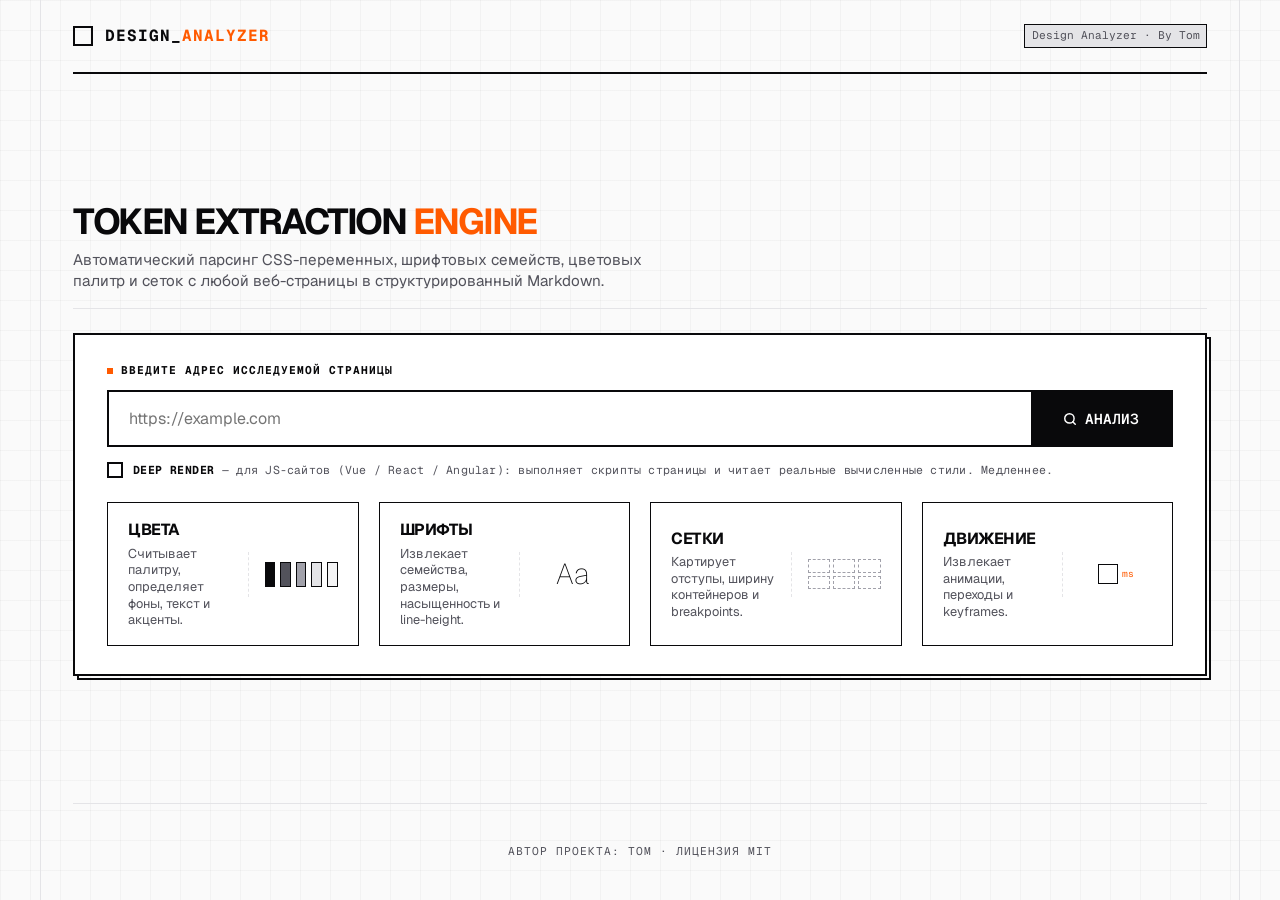
==== index.html @ 0b6d9cbf "urlInput: drop hardcoded value, keep placeholder only" ====
<!DOCTYPE html>
<html lang="ru">
<head>
    <meta charset="UTF-8">
    <meta name="viewport" content="width=device-width, initial-scale=1.0">
    <title>Design Analyzer — Анализатор дизайн-токенов</title>
    <link rel="icon" type="image/x-icon" href="favicon.ico">
    <link rel="icon" type="image/svg+xml" href="favicon.svg">
    <link rel="apple-touch-icon" href="apple-touch-icon.png">
    <!-- Google Fonts: Geist & Geist Mono -->
    <link rel="preconnect" href="https://fonts.googleapis.com">
    <link rel="preconnect" href="https://fonts.gstatic.com" crossorigin>
    <link href="https://fonts.googleapis.com/css2?family=Geist:wght@300;400;500;600;700&family=Geist+Mono:wght@400;500&display=swap" rel="stylesheet">
    
    <style>
        :root {
            /* Tom Modern Design — Editorial-Technical Palette */
            --bg-color: #fafafa;
            --bg-grid: rgba(9, 9, 11, 0.03);
            --surface-color: #ffffff;
            --border-color: #09090b;
            --border-muted: #e4e4e7;
            --text-primary: #09090b;
            --text-secondary: #52525b;
            --text-muted: #a1a1aa;
            
            --accent-color: #ff5a00; /* Single primary accent — vermillion */
            --accent-hover: #e65100;
            
            --success-color: #059669;
            --error-color: #dc2626;
            
            --radius-sm: 0px;
            --radius-md: 0px;
            --radius-lg: 0px;
            
            --font-sans: 'Geist', -apple-system, sans-serif;
            --font-mono: 'Geist Mono', monospace;
        }

        /* Reset and Base Styles */
        * { 
            box-sizing: border-box; 
            margin: 0; 
            padding: 0; 
        }
        
        body { 
            font-family: var(--font-sans); 
            background-color: var(--bg-color); 
            /* Grid overlay */
            background-image: 
                linear-gradient(to right, var(--bg-grid) 1px, transparent 1px),
                linear-gradient(to bottom, var(--bg-grid) 1px, transparent 1px);
            background-size: 30px 30px;
            color: var(--text-primary); 
            min-height: 100dvh; 
            display: flex; 
            flex-direction: column; 
            line-height: 1.4;
            -webkit-font-smoothing: antialiased;
            overflow-x: hidden;
        }

        /* Layout Container with structural lines */
        .app-container {
            flex: 1;
            display: flex;
            flex-direction: column;
            max-width: 1200px;
            width: 100%;
            margin: 0 auto;
            padding: 0 2rem;
            position: relative;
            border-left: 1px solid var(--border-muted);
            border-right: 1px solid var(--border-muted);
        }

        /* Header Navigation */
        header { 
            display: flex;
            justify-content: space-between;
            align-items: center;
            padding: 1.5rem 0; 
            border-bottom: 2px solid var(--border-color);
        }
        
        .logo-group {
            display: flex;
            align-items: center;
            gap: 0.75rem;
        }

        .logo-icon-kinetic {
            position: relative;
            width: 20px;
            height: 20px;
            border: 2.5px solid var(--border-color);
            overflow: hidden;
        }

        .logo-icon-kinetic::before {
            content: '';
            position: absolute;
            top: 0; left: 0; width: 100%; height: 100%;
            background-color: var(--accent-color);
            transform: scaleY(0);
            transform-origin: bottom;
            animation: fillLogo 4s infinite ease-in-out;
        }

        @keyframes fillLogo {
            0%, 100% { transform: scaleY(0); }
            50% { transform: scaleY(1); }
        }

        .logo-text {
            font-size: 1rem;
            font-weight: 700;
            letter-spacing: 1px;
            font-family: var(--font-mono);
            text-transform: uppercase;
        }

        .logo-text span {
            color: var(--accent-color);
        }

        .header-meta {
            font-size: 0.7rem;
            color: var(--text-secondary);
            font-family: var(--font-mono);
            background: var(--border-muted);
            padding: 0.2rem 0.4rem;
            border: 1px solid var(--border-color);
        }

        /* Main Section */
        main { 
            flex: 1; 
            padding: 0 0 2rem 0;
            display: flex;
            flex-direction: column;
            justify-content: center;
        }

        /* Compact Hero section */
        .hero-kinetic {
            padding: 2rem 0 1rem 0;
            border-bottom: 1px solid var(--border-muted);
        }

        .hero-left h1 { 
            font-size: 2.25rem; 
            font-weight: 700; 
            line-height: 1.1;
            letter-spacing: -1.5px; 
            margin-bottom: 0.5rem;
            text-transform: uppercase;
            color: var(--text-primary);
        }
        
        .hero-lead { 
            color: var(--text-secondary); 
            font-size: 0.95rem;
            line-height: 1.4;
            max-width: 60ch;
        }

        /* Compact Control deck */
        .analyzer-panel {
            background-color: var(--surface-color);
            border: 2px solid var(--border-color);
            padding: 1.75rem 2rem;
            margin-top: 1.5rem;
            position: relative;
        }

        .analyzer-panel::after {
            content: '';
            position: absolute;
            bottom: -6px;
            right: -6px;
            width: 100%;
            height: 100%;
            border: 2px solid var(--border-color);
            z-index: -1;
            pointer-events: none;
        }

        .input-group-label {
            font-size: 0.7rem;
            font-weight: 700;
            letter-spacing: 1px;
            text-transform: uppercase;
            color: var(--text-primary);
            font-family: var(--font-mono);
            margin-bottom: 0.75rem;
            display: flex;
            align-items: center;
            gap: 0.5rem;
        }

        .input-group-label::before {
            content: '';
            display: inline-block;
            width: 6px;
            height: 6px;
            background: var(--accent-color);
            animation: blinkPoint 1s infinite steps(2);
        }

        @keyframes blinkPoint {
            0%, 100% { opacity: 0; }
            50% { opacity: 1; }
        }

        .search-container { 
            display: flex; 
            border: 2px solid var(--border-color);
        }
        
        #urlInput { 
            flex: 1; 
            padding: 1rem 1.25rem; 
            border: none;
            background: transparent;
            font-size: 1rem; 
            color: var(--text-primary); 
            font-family: var(--font-sans);
            outline: none;
        }
        
        #analyzeBtn { 
            padding: 0 2rem; 
            background-color: var(--border-color); 
            color: #ffffff; 
            border: none; 
            font-size: 0.9rem; 
            font-weight: 600; 
            text-transform: uppercase;
            font-family: var(--font-mono);
            cursor: pointer; 
            transition: all 0.2s ease;
            display: flex;
            align-items: center;
            gap: 0.5rem;
        }
        
        #analyzeBtn:hover:not(:disabled) { 
            background-color: var(--accent-color);
            color: #ffffff;
        }
        
        #analyzeBtn:active:not(:disabled) {
            transform: scale(0.98);
        }

        #analyzeBtn:disabled { 
            opacity: 0.5; 
            cursor: not-allowed; 
        }

        /* Deep-render toggle — Tom Modern in-system control */
        .deep-render-toggle {
            display: flex;
            align-items: flex-start;
            gap: 0.6rem;
            margin-top: 0.85rem;
            cursor: pointer;
            user-select: none;
            font-family: var(--font-mono);
            font-size: 0.72rem;
            line-height: 1.5;
            color: var(--text-secondary);
            letter-spacing: 0.02em;
        }
        .deep-render-toggle input {
            position: absolute;
            opacity: 0;
            width: 0;
            height: 0;
        }
        .deep-render-toggle .drt-box {
            flex: none;
            width: 16px;
            height: 16px;
            margin-top: 1px;
            border: 2px solid var(--border-color);
            background: var(--surface-color);
            position: relative;
            transition: background 0.15s ease, border-color 0.15s ease;
        }
        .deep-render-toggle input:checked + .drt-box {
            background: var(--accent-color);
            border-color: var(--accent-color);
        }
        .deep-render-toggle input:checked + .drt-box::after {
            content: '';
            position: absolute;
            left: 4px;
            top: 0;
            width: 4px;
            height: 9px;
            border: solid #ffffff;
            border-width: 0 2px 2px 0;
            transform: rotate(45deg);
        }
        .deep-render-toggle input:focus-visible + .drt-box {
            outline: 2px solid var(--accent-color);
            outline-offset: 2px;
        }
        .deep-render-toggle:hover .drt-box {
            border-color: var(--accent-color);
        }
        .deep-render-toggle .drt-text strong {
            color: var(--text-primary);
            font-weight: 700;
            text-transform: uppercase;
            letter-spacing: 0.04em;
        }

        /* Compact Bento Grid (Row layout to save height) */
        .features-grid {
            display: grid;
            grid-template-columns: repeat(4, 1fr);
            gap: 1.25rem;
            margin-top: 1.5rem;
        }

        .feature-card {
            background-color: var(--surface-color);
            border: 1px solid var(--border-color);
            padding: 1rem 1.25rem;
            display: flex;
            flex-direction: row;
            align-items: center;
            justify-content: space-between;
            gap: 1rem;
            min-height: 110px;
            transition: all 0.3s cubic-bezier(0.16, 1, 0.3, 1);
            position: relative;
        }

        .feature-card:hover {
            border-color: var(--accent-color);
            transform: translateY(-2px);
        }

        .feature-info {
            display: flex;
            flex-direction: column;
            gap: 0.25rem;
            flex: 1;
        }

        .feature-title {
            font-size: 1rem;
            font-weight: 700;
            color: var(--text-primary);
            text-transform: uppercase;
            letter-spacing: -0.5px;
        }

        .feature-desc {
            font-size: 0.8rem;
            color: var(--text-secondary);
            line-height: 1.3;
        }

        /* Feature Demos */
        .feature-demo {
            border-left: 1px dashed var(--border-muted);
            padding-left: 1rem;
            width: 90px;
            height: 45px;
            display: flex;
            align-items: center;
            justify-content: center;
            flex-shrink: 0;
        }

        /* Colors Demo */
        .demo-palette {
            display: flex;
            gap: 0.3rem;
            width: 100%;
        }

        .demo-color {
            flex: 1;
            height: 25px;
            border: 1px solid var(--border-color);
            transition: all 0.3s cubic-bezier(0.16, 1, 0.3, 1);
        }
        .demo-color:nth-child(1) { background: #09090b; }
        .demo-color:nth-child(2) { background: #52525b; }
        .demo-color:nth-child(3) { background: #a1a1aa; }
        .demo-color:nth-child(4) { background: #e4e4e7; }
        .demo-color:nth-child(5) { background: #f4f4f5; }

        .feature-card:hover .demo-color:nth-child(1) { background: #09090b; transform: scaleY(1.2); }
        .feature-card:hover .demo-color:nth-child(2) { background: #0043ff; transform: scaleY(1.4); }
        .feature-card:hover .demo-color:nth-child(3) { background: #ff5a00; transform: scaleY(1.1); }
        .feature-card:hover .demo-color:nth-child(4) { background: #a1a1aa; transform: scaleY(1.3); }
        .feature-card:hover .demo-color:nth-child(5) { background: #e4e4e7; transform: scaleY(1.2); }

        /* Typography Demo */
        .demo-typography {
            font-family: var(--font-sans);
            font-size: 1.8rem;
            font-weight: 100;
            line-height: 1;
            color: var(--text-primary);
            transition: all 0.4s ease;
        }

        .feature-card:hover .demo-typography {
            font-weight: 900;
            letter-spacing: 2px;
            color: var(--accent-color);
        }

        /* Grid Demo */
        .demo-grid {
            display: grid;
            grid-template-columns: repeat(3, 1fr);
            gap: 3px;
            width: 100%;
            height: 30px;
        }

        .demo-grid-cell {
            border: 1px dashed var(--text-muted);
            transition: all 0.3s ease;
        }

        .feature-card:hover .demo-grid-cell {
            border-color: var(--accent-color);
            background: rgba(255, 90, 0, 0.03);
        }

        .feature-card:hover .demo-grid-cell:nth-child(2n) {
            transform: scale(0.9);
        }

        /* Vector Schematic Blueprint Scanner (Optimized height) */
        .loader-container { 
            display: none; 
            flex-direction: column; 
            align-items: center; 
            justify-content: center; 
            padding: 2rem;
            background-color: var(--surface-color);
            border: 2px solid var(--border-color);
            position: relative;
            overflow: hidden;
            margin-top: 2rem;
        }
        
        .loader-container.active { 
            display: flex; 
        }

        .schematic-blueprint {
            width: 100%;
            max-width: 440px;
            height: 160px;
            border: 1px solid var(--border-color);
            background: #fafafa;
            position: relative;
            margin-bottom: 1.5rem;
            overflow: hidden;
        }

        .blueprint-svg {
            width: 100%;
            height: 100%;
        }

        /* Laser animation */
        .blueprint-laser {
            animation: slideLaser 2.5s infinite linear;
        }

        @keyframes slideLaser {
            0% { y1: 0; y2: 0; opacity: 0; }
            5% { opacity: 1; }
            95% { opacity: 1; }
            100% { y1: 160; y2: 160; opacity: 0; }
        }

        /* Blueprint stroke drawing animation */
        .bp-header, .bp-hero, .bp-sidebar, .bp-footer {
            stroke-dasharray: 1000;
            stroke-dashoffset: 1000;
            animation: drawStroke 3s infinite ease-in-out;
        }

        @keyframes drawStroke {
            0% { stroke-dashoffset: 1000; }
            50% { stroke-dashoffset: 0; }
            100% { stroke-dashoffset: -1000; }
        }

        @keyframes pulse {
            0%, 100% { transform: scale(1); opacity: 0.6; }
            50% { transform: scale(1.3); opacity: 1; border-color: var(--accent-color); }
        }
        
        .loader-info {
            text-align: center;
        }

        .loader-text { 
            color: var(--text-primary); 
            font-size: 1rem; 
            font-weight: 700;
            font-family: var(--font-mono); 
            min-height: 1.5rem; 
            text-transform: uppercase;
        }

        .loader-subtext {
            color: var(--accent-color);
            font-size: 0.7rem;
            margin-top: 0.4rem;
            font-family: var(--font-mono);
            letter-spacing: 1px;
        }

        /* IDE-styled Output Editor Window */
        .result-container { 
            display: none; 
            background-color: var(--surface-color); 
            border: 2px solid var(--border-color); 
            overflow: hidden; 
            margin-top: 2rem;
            position: relative;
        }

        .result-container::after {
            content: '';
            position: absolute;
            bottom: -6px;
            right: -6px;
            width: 100%;
            height: 100%;
            border: 2px solid var(--border-color);
            z-index: -1;
            pointer-events: none;
        }
        
        .result-container.active { 
            display: block; 
        }
        
        .result-header { 
            display: flex; 
            justify-content: space-between; 
            align-items: center; 
            padding: 0.75rem 1.25rem; 
            border-bottom: 2px solid var(--border-color); 
            background-color: #fafafa; 
        }

        .result-title-group {
            display: flex;
            align-items: center;
            gap: 0.75rem;
        }

        .window-dots {
            display: flex;
            gap: 6px;
        }

        .dot {
            width: 8px;
            height: 8px;
            background-color: var(--border-color);
        }
        
        #resultTitle { 
            font-size: 0.75rem; 
            font-weight: 700; 
            font-family: var(--font-mono);
            color: var(--text-primary);
            text-transform: uppercase;
        }

        .terminal-actions {
            display: flex;
            gap: 0.5rem;
        }
        
        .terminal-btn {
            padding: 0.4rem 1rem;
            border: 1px solid var(--border-color);
            background: var(--surface-color);
            color: var(--text-primary);
            font-size: 0.75rem;
            font-weight: 700;
            font-family: var(--font-mono);
            text-transform: uppercase;
            cursor: pointer;
            transition: all 0.15s ease;
        }

        .terminal-btn:hover {
            background-color: var(--border-color);
            color: #ffffff;
        }
        
        #downloadBtn { 
            background-color: var(--accent-color); 
            color: #ffffff; 
            border-color: var(--accent-color);
        }
        #downloadBtn:hover { 
            background-color: var(--text-primary);
            border-color: var(--text-primary);
        }
        
        #markdownOutput { 
            padding: 2rem; 
            white-space: pre-wrap; 
            word-break: break-all; 
            font-family: var(--font-mono); 
            font-size: 0.8rem; 
            line-height: 1.7; 
            color: var(--text-primary); 
            max-height: 500px; 
            overflow-y: auto; 
            background-color: #ffffff;
        }

        /* Footer */
        footer { 
            padding: 2.5rem 0; 
            text-align: center; 
            border-top: 1px solid var(--border-muted); 
            color: var(--text-secondary); 
            font-size: 0.7rem; 
            font-family: var(--font-mono);
            text-transform: uppercase;
            letter-spacing: 1px;
            margin-top: auto;
        }

        /* Custom Scrollbar */
        #markdownOutput::-webkit-scrollbar {
            width: 8px;
        }
        #markdownOutput::-webkit-scrollbar-track {
            background: rgba(0, 0, 0, 0.02);
        }
        #markdownOutput::-webkit-scrollbar-thumb {
            background: var(--border-muted);
        }
        #markdownOutput::-webkit-scrollbar-thumb:hover {
            background: var(--text-muted);
        }

        /* Layout Responsiveness */
        @media (max-width: 1024px) {
            .features-grid {
                grid-template-columns: 1fr;
                gap: 1rem;
            }
            .feature-card {
                min-height: 100px;
            }
        }

        @media (max-width: 768px) {
            .hero-left h1 {
                font-size: 2rem;
            }
            .analyzer-panel {
                padding: 1.25rem 1.5rem;
            }
            .search-container {
                flex-direction: column;
                gap: 0.5rem;
            }
            #analyzeBtn {
                padding: 0.75rem;
                justify-content: center;
            }
            #markdownOutput {
                padding: 1.5rem;
            }
        }
    </style>
</head>
<body>
    <div class="app-container">
        <header>
            <div class="logo-group">
                <div class="logo-icon-kinetic"></div>
                <div class="logo-text">Design_<span>Analyzer</span></div>
            </div>
            <div class="header-meta">Design Analyzer · By Tom</div>
        </header>
        
        <main>
            <!-- Compact Asymmetric Hero Section -->
            <section class="hero-kinetic">
                <div class="hero-left">
                    <h1>Token Extraction <span style="color: var(--accent-color)">Engine</span></h1>
                    <p class="hero-lead">Автоматический парсинг CSS-переменных, шрифтовых семейств, цветовых палитр и сеток с любой веб-страницы в структурированный Markdown.</p>
                </div>
            </section>

            <!-- Compact Control deck for analysis -->
            <section class="analyzer-panel" id="urlMode">
                <div class="input-group-label">Введите адрес исследуемой страницы</div>
                <div class="search-container">
                    <input type="text" id="urlInput" placeholder="https://example.com" autocomplete="off" spellcheck="false">
                    <button id="analyzeBtn">
                        <svg width="14" height="14" viewBox="0 0 24 24" fill="none" stroke="currentColor" stroke-width="2.5" stroke-linecap="round" stroke-linejoin="round"><circle cx="11" cy="11" r="8"></circle><line x1="21" y1="21" x2="16.65" y2="16.65"></line></svg>
                        Анализ
                    </button>
                </div>

                <label class="deep-render-toggle">
                    <input type="checkbox" id="deepRender">
                    <span class="drt-box" aria-hidden="true"></span>
                    <span class="drt-text"><strong>Deep render</strong> — для JS-сайтов (Vue / React / Angular): выполняет скрипты страницы и читает реальные вычисленные стили. Медленнее.</span>
                </label>

                <!-- Compact Bento grid of features -->
                <div class="features-grid">
                    <div class="feature-card">
                        <div class="feature-info">
                            <div class="feature-title">Цвета</div>
                            <div class="feature-desc">Считывает палитру, определяет фоны, текст и акценты.</div>
                        </div>
                        <div class="feature-demo">
                            <div class="demo-palette">
                                <div class="demo-color"></div>
                                <div class="demo-color"></div>
                                <div class="demo-color"></div>
                                <div class="demo-color"></div>
                                <div class="demo-color"></div>
                            </div>
                        </div>
                    </div>
                    <div class="feature-card">
                        <div class="feature-info">
                            <div class="feature-title">Шрифты</div>
                            <div class="feature-desc">Извлекает семейства, размеры, насыщенность и line-height.</div>
                        </div>
                        <div class="feature-demo">
                            <div class="demo-typography">Aa</div>
                        </div>
                    </div>
                    <div class="feature-card">
                        <div class="feature-info">
                            <div class="feature-title">Сетки</div>
                            <div class="feature-desc">Картирует отступы, ширину контейнеров и breakpoints.</div>
                        </div>
                        <div class="feature-demo">
                            <div class="demo-grid">
                                <div class="demo-grid-cell"></div>
                                <div class="demo-grid-cell"></div>
                                <div class="demo-grid-cell"></div>
                                <div class="demo-grid-cell"></div>
                                <div class="demo-grid-cell"></div>
                                <div class="demo-grid-cell"></div>
                            </div>
                        </div>
                    </div>
                    <div class="feature-card">
                        <div class="feature-info">
                            <div class="feature-title">Движение</div>
                            <div class="feature-desc">Извлекает анимации, переходы и keyframes.</div>
                        </div>
                        <div class="feature-demo">
                            <div style="display:flex;gap:4px;align-items:center;">
                                <div style="width:20px;height:20px;border:1px solid var(--border-color);animation:pulse 1.5s infinite;"></div>
                                <div style="font-family:var(--font-mono);font-size:0.6rem;color:var(--accent-color);">ms</div>
                            </div>
                        </div>
                    </div>
                </div>
            </section>

            <!-- Vector Schematic Blueprint Scanner -->
            <div class="loader-container" id="loader">
                <div class="schematic-blueprint">
                    <svg viewBox="0 0 400 160" class="blueprint-svg">
                        <!-- Grid lines -->
                        <line x1="0" y1="40" x2="400" y2="40" stroke="var(--border-muted)" stroke-dasharray="2,2" />
                        <line x1="0" y1="80" x2="400" y2="80" stroke="var(--border-muted)" />
                        <line x1="0" y1="120" x2="400" y2="120" stroke="var(--border-muted)" stroke-dasharray="2,2" />
                        <line x1="100" y1="0" x2="100" y2="160" stroke="var(--border-muted)" stroke-dasharray="2,2" />
                        <line x1="200" y1="0" x2="200" y2="160" stroke="var(--border-muted)" />
                        <line x1="300" y1="0" x2="300" y2="160" stroke="var(--border-muted)" stroke-dasharray="2,2" />
                        
                        <!-- Drawing elements (simulating website scan) -->
                        <rect x="20" y="15" width="360" height="15" fill="none" stroke="var(--text-primary)" stroke-width="1.5" class="bp-header" />
                        <rect x="20" y="40" width="220" height="75" fill="none" stroke="var(--text-primary)" stroke-width="1.5" class="bp-hero" />
                        <rect x="255" y="40" width="125" height="75" fill="none" stroke="var(--text-secondary)" stroke-width="1" class="bp-sidebar" />
                        <rect x="20" y="125" width="360" height="15" fill="none" stroke="var(--text-muted)" stroke-width="1" class="bp-footer" />
                        
                        <!-- Laser line -->
                        <line x1="0" y1="0" x2="400" y2="0" stroke="var(--accent-color)" stroke-width="2" class="blueprint-laser" />
                    </svg>
                </div>
                <div class="loader-info">
                    <div class="loader-text" id="loaderText">Инициализация сканера...</div>
                    <div class="loader-subtext">SYS_STATUS: ANALYZING_DOM · PROXIES_ONLINE</div>
                </div>
            </div>

            <!-- IDE-styled Output Editor Window -->
            <div class="result-container" id="result">
                <div class="result-header">
                    <div class="result-title-group">
                        <div class="window-dots">
                            <div class="dot"></div>
                            <div class="dot"></div>
                            <div class="dot"></div>
                        </div>
                        <span id="resultTitle">design.md</span>
                    </div>
                    <div class="terminal-actions">
                        <button id="copyBtn" class="terminal-btn">Копировать</button>
                        <button id="downloadBtn" class="terminal-btn">Скачать .md</button>
                    </div>
                </div>
                <pre id="markdownOutput"></pre>
            </div>
        </main>
        
        <footer>Автор проекта: Tom · Лицензия MIT</footer>
    </div>

<script>
const urlInput = document.getElementById('urlInput');
const analyzeBtn = document.getElementById('analyzeBtn');
const loader = document.getElementById('loader');
const loaderText = document.getElementById('loaderText');
const resultDiv = document.getElementById('result');
const markdownOutput = document.getElementById('markdownOutput');
const downloadBtn = document.getElementById('downloadBtn');
let currentMarkdown = '';
let currentDomain = 'design';
let domainBase = 'design';

const loadingPhases = [
    "Инициализация сканера...",
    "Запрос целевой страницы...",
    "Анализ разметки DOM...",
    "Сканирование цветовой палитры...",
    "Анализ шрифтовой иерархии...",
    "Компиляция токенов в design.md..."
];

async function fetchWithProxies(targetUrl) {
    const enc = encodeURIComponent(targetUrl);
    const proxies = [
        { url: 'https://corsproxy.io/?' + enc },
        { url: 'https://api.allorigins.win/raw?url=' + enc },
        { url: 'https://api.codetabs.com/v1/proxy?quest=' + enc },
        { url: 'https://cors.eu.org/?' + enc },
        { url: 'https://thingproxy.freeboard.io/fetch/' + targetUrl },
        { url: 'https://webcache.googleusercontent.com/search?q=cache:' + targetUrl }
    ];
    for (const p of proxies) {
        try {
            const response = await fetch(p.url, { signal: AbortSignal.timeout(15000) });
            if (!response.ok) continue;
            const html = await response.text();
            if (html && html.length > 100) return html;
        } catch (e) {}
    }
    throw new Error('All proxies failed');
}

// Deep render: run the target's JS inside a same-origin <iframe srcdoc> and read real computed
// styles. Returns { doc, textData } synthesised from getComputedStyle, or null on failure.
async function renderAndHarvest(targetUrl, shellHtml) {
    let html = shellHtml.replace(/<meta[^>]+http-equiv=["']?content-security-policy["']?[^>]*>/gi, '');
    const baseTag = '<base href="' + targetUrl + '">';
    if (/<head[^>]*>/i.test(html)) html = html.replace(/<head([^>]*)>/i, '<head$1>' + baseTag);
    else html = baseTag + html;

    return await new Promise((resolve) => {
        const iframe = document.createElement('iframe');
        iframe.setAttribute('sandbox', 'allow-scripts allow-same-origin');
        iframe.setAttribute('referrerpolicy', 'no-referrer');
        iframe.style.cssText = 'position:absolute;left:-99999px;top:0;width:1366px;height:2200px;border:0;visibility:hidden;';
        let done = false, hardTimer = null, quietTimer = null, observer = null;
        function finish(result) {
            if (done) return; done = true;
            try { if (observer) observer.disconnect(); } catch (e) {}
            clearTimeout(hardTimer); clearTimeout(quietTimer);
            try { iframe.remove(); } catch (e) {}
            resolve(result);
        }
        function harvest() {
            try {
                const win = iframe.contentWindow, idoc = iframe.contentDocument;
                if (!idoc || !idoc.body) return finish(null);
                const els = Array.from(idoc.body.querySelectorAll('*'));
                if (els.length < 3) return finish(null);
                const clean = (c) => (c && c !== 'rgba(0, 0, 0, 0)' && c !== 'transparent') ? c : null;
                const bgArea = {}, txtArea = {}, brdArea = {};
                const perRules = [];
                let n = 0; const MAXEL = 1600;
                for (const el of els) {
                    if (n >= MAXEL) break;
                    let rect; try { rect = el.getBoundingClientRect(); } catch (e) { continue; }
                    const area = Math.max(0, rect.width) * Math.max(0, rect.height);
                    if (area < 4) continue;
                    const cs = win.getComputedStyle(el);
                    if (cs.display === 'none' || cs.visibility === 'hidden' || parseFloat(cs.opacity) === 0) continue;
                    const bg = clean(cs.backgroundColor); if (bg) bgArea[bg] = (bgArea[bg] || 0) + area;
                    const hasText = Array.from(el.childNodes).some(nd => nd.nodeType === 3 && nd.textContent.trim());
                    if (hasText) { const col = clean(cs.color); if (col) txtArea[col] = (txtArea[col] || 0) + area; }
                    const bw = parseFloat(cs.borderTopWidth) || 0;
                    if (bw > 0) { const bc = clean(cs.borderTopColor); if (bc) brdArea[bc] = (brdArea[bc] || 0) + Math.max(rect.width, rect.height); }
                    const cls = 'ochv' + n; el.classList.add(cls);
                    const d = ['font-family:' + cs.fontFamily, 'font-size:' + cs.fontSize, 'font-weight:' + cs.fontWeight];
                    const fs = parseFloat(cs.fontSize) || 16;
                    if (cs.lineHeight && cs.lineHeight !== 'normal') d.push('line-height:' + (parseFloat(cs.lineHeight) / fs).toFixed(2));
                    if (cs.borderTopLeftRadius && cs.borderTopLeftRadius !== '0px') d.push('border-radius:' + cs.borderTopLeftRadius);
                    if (cs.boxShadow && cs.boxShadow !== 'none') d.push('box-shadow:' + cs.boxShadow);
                    if (cs.paddingTop && cs.paddingTop !== '0px') d.push('padding:' + cs.paddingTop + ' ' + cs.paddingLeft);
                    perRules.push('.' + cls + '{' + d.join(';') + '}');
                    n++;
                }
                if (n < 3) return finish(null);
                const anchor = [];
                function anchorRule(sel, el, props) {
                    if (!el) return;
                    const cs = win.getComputedStyle(el); const parts = [];
                    props.forEach(p => {
                        if (p === 'background') { const c = clean(cs.backgroundColor); if (c) parts.push('background-color:' + c); }
                        if (p === 'color') { const c = clean(cs.color); if (c) parts.push('color:' + c); }
                        if (p === 'border') { const bw = parseFloat(cs.borderTopWidth) || 0; const c = clean(cs.borderTopColor); if (bw > 0 && c) parts.push('border:1px solid ' + c); }
                    });
                    if (parts.length) anchor.push(sel + '{' + parts.join(';') + '}');
                }
                anchorRule('body', idoc.body, ['background', 'color']);
                anchorRule('a', idoc.querySelector('a'), ['color']);
                ['h1', 'h2', 'h3'].forEach(h => anchorRule(h, idoc.querySelector(h), ['color']));
                anchorRule('button', idoc.querySelector('button,[class*=btn],[class*=button]'), ['background', 'color']);
                anchorRule('input', idoc.querySelector('input,textarea,select'), ['background', 'border', 'color']);
                function markers(map, budget, prop, prefix) {
                    const total = Object.values(map).reduce((a, b) => a + b, 0);
                    if (total <= 0) return { css: '', html: '' };
                    let css = '', html = '', k = 0;
                    Object.entries(map).sort((a, b) => b[1] - a[1]).slice(0, 12).forEach(([color, area]) => {
                        const count = Math.max(1, Math.round(area / total * budget));
                        const c = prefix + (k++);
                        css += '.' + c + '{' + prop + ':' + color + '}';
                        html += ('<i class="' + c + '"></i>').repeat(count);
                    });
                    return { css, html };
                }
                const mbg = markers(bgArea, 600, 'background-color', 'ocmb');
                const mtx = markers(txtArea, 300, 'color', 'ocmt');
                const mbd = markers(brdArea, 120, 'border', 'ocmd');
                const renderedHtml = idoc.documentElement.outerHTML;
                const style = '<style>' + anchor.join('\n') + '\n' + perRules.join('\n') + '\n' + mbg.css + mtx.css + mbd.css + '</style>';
                const markerHtml = '<div style="display:none">' + mbg.html + mtx.html + mbd.html + '</div>';
                const outDoc = new DOMParser().parseFromString(renderedHtml + markerHtml + style, 'text/html');
                finish({ doc: outDoc, textData: renderedHtml + '\n' + style + '\n' + markerHtml });
            } catch (e) { finish(null); }
        }
        iframe.addEventListener('load', () => {
            try {
                const idoc = iframe.contentDocument;
                observer = new MutationObserver(() => { clearTimeout(quietTimer); quietTimer = setTimeout(harvest, 700); });
                observer.observe(idoc.body || idoc.documentElement, { childList: true, subtree: true, attributes: true });
            } catch (e) {}
            quietTimer = setTimeout(harvest, 1500);
        });
        hardTimer = setTimeout(harvest, 9000);
        try { iframe.srcdoc = html; } catch (e) { return finish(null); }
        document.body.appendChild(iframe);
    });
}

analyzeBtn.addEventListener('click', async () => {
    let url = urlInput.value.trim();
    if (!url) return alert('Введите URL для анализа');
    if (!url.startsWith('http://') && !url.startsWith('https://')) { 
        url = 'https://' + url; 
        urlInput.value = url; 
    }
    try { new URL(url); } catch (e) { return alert('Неверный формат URL.'); }
    
    loader.classList.add('active'); 
    resultDiv.classList.remove('active'); 
    analyzeBtn.disabled = true; 
    urlInput.disabled = true;
    
    let pi = 0; 
    loaderText.innerText = loadingPhases[pi];
    const iv = setInterval(() => { 
        pi = (pi + 1) % loadingPhases.length; 
        loaderText.innerText = loadingPhases[pi]; 
    }, 1200);
    
    try {
        const html = await fetchWithProxies(url);
        const deep = !!(document.getElementById('deepRender') && document.getElementById('deepRender').checked);
        let rendered = null;
        if (deep) {
            try { loaderText.innerText = 'Рендеринг страницы (выполнение JS)...'; } catch (e) {}
            try { rendered = await renderAndHarvest(url, html); } catch (e) { rendered = null; }
        }
        if (rendered) {
            currentMarkdown = analyzeData(url, rendered.doc, rendered.textData, { rendered: true });
        } else {
            const doc = new DOMParser().parseFromString(html, 'text/html');
            const stylesheets = Array.from(doc.querySelectorAll('link[rel="stylesheet"]')).slice(0, 5);
            let cssText = '';
            for (const link of stylesheets) {
                let cssUrl = link.getAttribute('href');
                if (!cssUrl) continue;
                try { 
                    cssUrl = new URL(cssUrl, url).href; 
                    cssText += '\n' + await fetchWithProxies(cssUrl); 
                } catch (e) {}
            }
            const inlineStyles = Array.from(doc.querySelectorAll('style')).map(s => s.textContent).join('\n');
            currentMarkdown = analyzeData(url, doc, html + "\n" + cssText + "\n" + inlineStyles);
        }
    } catch (error) { 
        currentMarkdown = generateFallbackMarkdown(url, error.message); 
    }
    
    setTimeout(() => { 
        clearInterval(iv); 
        markdownOutput.textContent = currentMarkdown; 
        loader.classList.remove('active'); 
        resultDiv.classList.add('active'); 
        analyzeBtn.disabled = false; 
        urlInput.disabled = false; 
    }, 2000);
});

function hexToRgb(hex) { 
    hex = hex.replace('#', ''); 
    if (hex.length === 3) hex = hex.split('').map(c => c + c).join(''); 
    const n = parseInt(hex, 16); 
    return { r: (n >> 16) & 255, g: (n >> 8) & 255, b: n & 255 }; 
}

function luminance(r, g, b) { 
    const a = [r, g, b].map(v => { 
        v /= 255; 
        return v <= 0.03928 ? v / 12.92 : Math.pow((v + 0.055) / 1.055, 2.4); 
    }); 
    return 0.2126 * a[0] + 0.7152 * a[1] + 0.0722 * a[2]; 
}

function colorLabel(hex) {
    try {
        const { r, g, b } = hexToRgb(hex); 
        const lum = luminance(r, g, b);
        if (hex === '#ffffff') return 'White'; 
        if (hex === '#000000') return 'Black';
        if (lum < 0.02) return 'Near-Black'; 
        if (lum > 0.95) return 'Near-White';
        const max = Math.max(r, g, b), min = Math.min(r, g, b); 
        const s = max === 0 ? 0 : (max - min) / max;
        if (s < 0.06) return lum < 0.35 ? 'Dark Gray' : lum < 0.65 ? 'Gray' : 'Light Gray';
        let h; 
        const d = max - min;
        if (max === r) h = ((g - b) / d + (g < b ? 6 : 0)) / 6; 
        else if (max === g) h = ((b - r) / d + 2) / 6; 
        else h = ((r - g) / d + 4) / 6;
        h *= 360;
        if (h < 15 || h >= 345) return 'Red'; 
        if (h < 45) return 'Orange'; 
        if (h < 70) return 'Yellow'; 
        if (h < 160) return 'Green';
        if (h < 200) return 'Cyan'; 
        if (h < 260) return 'Blue'; 
        if (h < 300) return 'Purple'; 
        return 'Pink';
    } catch(e) { return 'Unknown'; }
}

function radiusToken(px) { 
    if (px === 0) return 'none'; 
    if (px <= 2) return 'xs'; 
    if (px <= 4) return 'sm'; 
    if (px <= 6) return 'md'; 
    if (px <= 8) return 'lg'; 
    if (px <= 12) return 'xl'; 
    if (px <= 16) return 'xxl'; 
    if (px <= 32) return 'xxxl'; 
    return 'full'; 
}

function spacingName(px) {
    const scale = [0, 2, 4, 6, 8, 10, 12, 16, 20, 24, 32, 40, 48, 56, 64, 80, 96, 120];
    const nearest = scale.reduce((a, b) => Math.abs(b - px) < Math.abs(a - px) ? b : a);
    const names = ['none', 'xxs', 'xs', 's', 'sm', 'm', 'md', 'lg', 'xl', 'xxl', 'xxxl', 'xxxxl', 'section-sm', 'section', 'section-lg', 'section-xl', 'section-xxl', 'section-xxxl'];
    const idx = scale.indexOf(nearest);
    if (Math.abs(nearest - px) <= 2) return names[idx];
    return 'spacing-' + px;
}

const ICON_FONTS = ['font awesome', 'fontawesome', 'material icons', 'glyphicon', 'ionicon', 'dashicon', 'genericon', 'octicons', 'elusive', 'foundation-icons', 'fa-', 'fi-', 'glyph', 'material-'];
function isIconFont(name) { 
    const n = name.toLowerCase().replace(/["']/g, ''); 
    return ICON_FONTS.some(f => n.includes(f)); 
}

function extractCSSVars(textData) {
    const vars = {};
    const rootBlockRegex = /:root\s*\{([^}]+)\}/gi;
    let match;
    while ((match = rootBlockRegex.exec(textData)) !== null) {
        const body = match[1];
        const varRegex = /--([\w-]+)\s*:\s*([^;]+);/g;
        let vm;
        while ((vm = varRegex.exec(body)) !== null) {
            vars[vm[1].trim()] = vm[2].trim();
        }
    }
    return vars;
}

function parseColorToHex(colorStr) {
    if (!colorStr) return null;
    colorStr = colorStr.trim();
    let m = colorStr.match(/^#([0-9a-fA-F]{3,8})$/);
    if (m) {
        let h = m[1].toLowerCase();
        if (h.length === 3) h = h[0]+h[0]+h[1]+h[1]+h[2]+h[2];
        if (h.length === 6) return '#' + h;
        if (h.length === 8) return '#' + h.substring(0, 6);
        return null;
    }
    m = colorStr.match(/^rgba?\(\s*(\d+)\s*,\s*(\d+)\s*,\s*(\d+)/);
    if (m) {
        const r = parseInt(m[1]), g = parseInt(m[2]), b = parseInt(m[3]);
        return '#' + ((1<<24)+(r<<16)+(g<<8)+b).toString(16).slice(1);
    }
    return null;
}

function extractCSSProps(textData) {
    const rules = [];
    let pos = 0;
    const len = textData.length;
    const MAX_RULES = 2000;
    const FONT_SIZE_RE = /font-size\s*:\s*(\d+(?:\.\d+)?(?:px|rem|em))/i;
    const WEIGHT_RE = /font-weight\s*:\s*(\d+|bold|normal)/i;
    const LH_RE = /line-height\s*:\s*([\d.]+)/i;
    const LS_RE = /letter-spacing\s*:\s*([-\d.]+(?:px|em|rem)?)/i;
    try {
        while (pos < len && rules.length < MAX_RULES) {
            const openBrace = textData.indexOf('{', pos);
            if (openBrace === -1) break;
            const closeBrace = textData.indexOf('}', openBrace + 1);
            if (closeBrace === -1) break;
            const selector = textData.substring(pos, openBrace).trim().toLowerCase();
            const body = textData.substring(openBrace + 1, closeBrace);
            pos = closeBrace + 1;
            if (!selector || !body) continue;
            if (selector.startsWith('@media') || selector.startsWith('@keyframes') || selector.startsWith('@font-face') || selector.startsWith('@supports') || selector.startsWith('@layer')) {
                let depth = 1;
                while (pos < len && depth > 0) {
                    const c = textData[pos];
                    if (c === '{') depth++;
                    else if (c === '}') depth--;
                    pos++;
                }
                continue;
            }
            const size = (body.match(FONT_SIZE_RE) || [])[1] || '';
            const weight = (body.match(WEIGHT_RE) || [])[1] || '';
            const lh = (body.match(LH_RE) || [])[1] || '';
            const ls = (body.match(LS_RE) || [])[1] || '';
            if (size) {
                let spx = parseFloat(size);
                if (size.endsWith('rem') || size.endsWith('em')) spx *= 16;
                const wv = weight === 'bold' ? 700 : weight === 'normal' ? 400 : parseInt(weight) || 0;
                rules.push({ selector, sizePx: Math.round(spx), weight: wv, lineHeight: parseFloat(lh) || 0, letterSpacing: ls, body });
            }
        }
    } catch (e) {}
    return rules;
}

// Parse every non-at style rule into { selector, body } (mirrors extractCSSProps at-rule skipping)
function extractStyleRules(textData) {
    const rules = [];
    let pos = 0;
    const len = textData.length;
    const MAX_RULES = 4000;
    try {
        while (pos < len && rules.length < MAX_RULES) {
            const openBrace = textData.indexOf('{', pos);
            if (openBrace === -1) break;
            const closeBrace = textData.indexOf('}', openBrace + 1);
            if (closeBrace === -1) break;
            const selector = textData.substring(pos, openBrace).trim();
            const body = textData.substring(openBrace + 1, closeBrace);
            pos = closeBrace + 1;
            if (!selector || !body) continue;
            const low = selector.toLowerCase();
            if (low.startsWith('@media') || low.startsWith('@keyframes') || low.startsWith('@font-face') || low.startsWith('@supports') || low.startsWith('@layer')) {
                let depth = 1;
                while (pos < len && depth > 0) {
                    const c = textData[pos];
                    if (c === '{') depth++;
                    else if (c === '}') depth--;
                    pos++;
                }
                continue;
            }
            rules.push({ selector, body });
        }
    } catch (e) {}
    return rules;
}

// How many REAL elements a (possibly grouped) selector applies to, on the parsed doc.
// Pseudo-elements / volatile pseudo-classes are stripped so querySelectorAll doesn't throw or under-count.
function selectorReach(doc, selector) {
    let total = 0;
    selector.split(',').forEach(function (sel) {
        let s = sel.trim();
        if (!s) return;
        s = s.replace(/::[a-z-]+/gi, '')
             .replace(/:(hover|focus|active|visited|focus-within|focus-visible|target|checked|disabled|enabled|link|any-link|first-child|last-child|nth-child\([^)]*\)|not\([^)]*\))/gi, '')
             .trim();
        if (!s) return;
        try { total += doc.querySelectorAll(s).length; } catch (e) {}
    });
    return total;
}

// First color token inside a declaration value; resolves var(--x) via :root vars.
function firstColorToken(val, cssVars) {
    if (!val) return null;
    val = val.trim();
    const vm = val.match(/var\(\s*--([\w-]+)/);
    if (vm && cssVars && cssVars[vm[1]] !== undefined) val = String(cssVars[vm[1]]);
    let m = val.match(/#[0-9a-fA-F]{3,8}\b/);
    if (m) return parseColorToHex(m[0]);
    m = val.match(/rgba?\([^)]+\)/i);
    if (m) return parseColorToHex(m[0]);
    return null;
}

function analyzeData(url, doc, textData, opts) {
    opts = opts || {};
    const title = doc.querySelector('title')?.textContent?.trim() || new URL(url).hostname;
    currentDomain = new URL(url).hostname.replace(/^www\./, '');
    domainBase = currentDomain.split('.')[0];
    document.getElementById('resultTitle').textContent = currentDomain + ' → design.md';

    // -- COLORS (element-anchored, reach-weighted) --
    // Instead of counting hex occurrences in raw CSS text (which over-weights a single
    // vivid CTA), we weight every colour by how many REAL elements the CSS rule applies to
    // (doc.querySelectorAll on the parsed DOM) + inline styles, resolving var(--x).
    const cssVars = extractCSSVars(textData);

    function colorDist(a, b) {
        const ca = hexToRgb(a), cb = hexToRgb(b);
        return Math.abs(ca.r-cb.r) + Math.abs(ca.g-cb.g) + Math.abs(ca.b-cb.b);
    }
    function chromaOf(hex) {
        const {r,g,b} = hexToRgb(hex);
        const max = Math.max(r,g,b), min = Math.min(r,g,b);
        return max === 0 ? 0 : (max-min)/max;
    }

    // Standard structural elements → role anchors. Each color declaration's weight = element reach.
    const COLOR_DECL_RE = /(background(?:-color)?|border(?:-(?:top|right|bottom|left))?(?:-color)?|border|color|fill|stroke|outline(?:-color)?)\s*:\s*([^;{}]+)/gi;
    const colorWeight = {};            // hex -> total element reach (structural frequency)
    const bgSet = new Set(), txtSet = new Set(), brdSet = new Set();
    const roleColors = { canvas: {}, ink: {}, surface: {}, link: {}, buttonBg: {}, buttonText: {}, fieldBg: {}, fieldBorder: {}, hairline: {} };
    function bump(bag, hex, w) { if (hex) bag[hex] = (bag[hex] || 0) + w; }

    function isTag(sel, tag) { return new RegExp('(^|[\\s,>+~(])' + tag + '($|[\\s,>+~.:#\\[)])', 'i').test(sel); }
    function selHasAny(sel, subs) { return subs.some(s => sel.indexOf(s) !== -1); }

    const styleRules = extractStyleRules(textData);
    styleRules.forEach(function (rule) {
        const reach = selectorReach(doc, rule.selector);
        if (reach <= 0) return; // only colours actually painted on real elements
        const sel = rule.selector.toLowerCase();
        const isBody   = isTag(sel, 'body') || isTag(sel, 'html');
        const isHeadEl = ['header','nav','footer','section','main','aside'].some(t => isTag(sel, t)) || selHasAny(sel, ['card','panel','surface','box']);
        const isLink   = isTag(sel, 'a');
        const isBtn    = isTag(sel, 'button') || selHasAny(sel, ['btn', 'button', 'cta']) || /\[type=["']?(submit|button)/.test(sel);
        const isField  = isTag(sel, 'input') || isTag(sel, 'textarea') || isTag(sel, 'select') || selHasAny(sel, ['form-control','field','input']);
        const isHead   = /(^|[\s,>+~])h[1-6]\b/.test(sel);
        let cm; const re = new RegExp(COLOR_DECL_RE.source, 'gi');
        while ((cm = re.exec(rule.body)) !== null) {
            const prop = cm[1].toLowerCase();
            const hex = firstColorToken(cm[2], cssVars);
            if (!hex) continue;
            colorWeight[hex] = (colorWeight[hex] || 0) + reach;
            const isBg = prop.indexOf('background') === 0;
            const isBorder = prop.indexOf('border') === 0 || prop.indexOf('outline') === 0;
            const isText = prop === 'color' || prop === 'fill' || prop === 'stroke';
            if (isBg) bgSet.add(hex);
            if (isText) txtSet.add(hex);
            if (isBorder) brdSet.add(hex);
            // role anchoring
            if (isBody && isBg) bump(roleColors.canvas, hex, reach);
            if (isBody && isText) bump(roleColors.ink, hex, reach);
            if (isHeadEl && isBg) bump(roleColors.surface, hex, reach);
            if (isLink && isText) bump(roleColors.link, hex, reach);
            if (isBtn && isBg) bump(roleColors.buttonBg, hex, reach);
            if (isBtn && isText) bump(roleColors.buttonText, hex, reach);
            if (isField && isBg) bump(roleColors.fieldBg, hex, reach);
            if (isField && isBorder) bump(roleColors.fieldBorder, hex, reach);
            if (isHead && isText) bump(roleColors.ink, hex, reach);
            if (isBorder) bump(roleColors.hairline, hex, reach);
        }
    });

    // Inline styles on real elements (weight 1 each)
    try {
        doc.querySelectorAll('[style]').forEach(function (el) {
            const st = el.getAttribute('style') || '';
            let cm; const re = new RegExp(COLOR_DECL_RE.source, 'gi');
            while ((cm = re.exec(st)) !== null) {
                const prop = cm[1].toLowerCase();
                const hex = firstColorToken(cm[2], cssVars);
                if (!hex) continue;
                colorWeight[hex] = (colorWeight[hex] || 0) + 1;
                if (prop.indexOf('background') === 0) bgSet.add(hex);
                else if (prop === 'color') txtSet.add(hex);
                else if (prop.indexOf('border') === 0) brdSet.add(hex);
            }
        });
    } catch (e) {}

    // Fallback: if the DOM yielded nothing (empty SPA shell), count raw hex occurrences in text
    let rawCounts = colorWeight;
    if (Object.keys(colorWeight).length === 0) {
        const fb = {};
        const colorRegex = /#(?:[0-9a-fA-F]{3}){1,2}\b/g;
        (textData.match(colorRegex) || []).forEach(c => {
            let h = c.toLowerCase();
            if (h.length === 4) h = '#'+h[1]+h[1]+h[2]+h[2]+h[3]+h[3];
            if (/^#[0-9a-f]{6}$/.test(h)) fb[h] = (fb[h] || 0) + 1;
        });
        rawCounts = fb;
    }

    // Merge near-duplicate colours (keep highest-weight key), sort by reach
    const merged = {};
    Object.entries(rawCounts).sort((a,b)=>b[1]-a[1]).forEach(([hex, count]) => {
        let key = null;
        for (const k of Object.keys(merged)) { if (colorDist(hex, k) < 30) { key = k; break; } }
        if (key) merged[key] += count; else merged[hex] = count;
    });
    const finalColors = Object.entries(merged).sort((a,b)=>b[1]-a[1]);

    // Canvas: prefer the colour actually anchored to <body>/<html> background
    function topOf(bag) { const e = Object.entries(bag).sort((a,b)=>b[1]-a[1]); return e.length ? e[0][0] : null; }
    const canvasHex = topOf(roleColors.canvas)
        || (finalColors.find(([h]) => h === '#ffffff' || h === '#000000') || [])[0]
        || (finalColors.length > 0 ? finalColors[0][0] : '#ffffff');
    const canvasLum = luminance(...Object.values(hexToRgb(canvasHex)));
    const isDark = canvasLum < 0.1;

    // Chromatic candidates, ranked by element reach (not by text-frequency or saturation)
    const REACH_FLOOR = 2; // must touch >= 2 elements to qualify as a brand/accent colour
    const chromaticAll = finalColors.filter(([hex]) => {
        const l = luminance(...Object.values(hexToRgb(hex)));
        return chromaOf(hex) > 0.15 && l > 0.06 && l < 0.94 && hex !== canvasHex;
    });
    const seenLabels = new Set();
    const chromaticUniq = chromaticAll.filter(([hex]) => {
        const lb = colorLabel(hex);
        if (seenLabels.has(lb)) return false;
        seenLabels.add(lb); return true;
    });
    // High-reach → real accents; single-element (e.g. one CTA) → demoted to rare, never primary
    const accentColors = chromaticUniq.filter(([, w]) => w >= REACH_FLOOR).slice(0, 7);
    const rareAccents  = chromaticUniq.filter(([, w]) => w < REACH_FLOOR).slice(0, 6);

    const primaryHex = accentColors.length > 0
        ? accentColors[0][0]
        : (finalColors.find(([h]) => h !== canvasHex && txtSet.has(h)) || finalColors.find(([h]) => h !== canvasHex) || ['#1a1a1a'])[0];

    // -- SPA / client-rendered detection --
    // Static fetch can't execute JS, so JS-rendered sites arrive as a near-empty shell and any
    // token output is unreliable. Warn loudly instead of pretending the result is trustworthy.
    let spaWarning = '';
    try {
        const totalEls = doc.querySelectorAll('*').length;
        const bodyEls = doc.body ? doc.body.querySelectorAll('*').length : 0;
        const mount = doc.querySelector('#app,#root,#__next,#__nuxt,[data-reactroot],[data-server-rendered],[ng-version]');
        const frameworkBundle = /chunk-vendors|runtime~|webpackjsonp|window\.__nuxt__|__next_data__|data-reactroot|ng-version|vue(?:\.runtime)?(?:\.min)?\.js|react-dom|_next\/static|_nuxt\//i.test(textData);
        const maxReach = finalColors.length ? finalColors[0][1] : 0;
        const cssHeavyDomEmpty = textData.length > 60000 && totalEls < 60; // big CSS bundle, tiny DOM
        const isSpa = (bodyEls < 8 && (mount || frameworkBundle)) || bodyEls < 4 || (cssHeavyDomEmpty && maxReach <= 4);
        if (opts.rendered) {
            spaWarning = '> ✅ **Rendered in-browser.** The page\u2019s JavaScript was executed and tokens below were read from real computed styles (`getComputedStyle`), not static CSS text.\n\n';
        } else if (isSpa) {
            spaWarning =
                '> ⚠️ **Client-rendered site detected — results are UNRELIABLE.**\n' +
                '>\n' +
                '> The fetched HTML is a near-empty shell (' + bodyEls + ' body element' + (bodyEls === 1 ? '' : 's') + '' +
                (frameworkBundle ? ', framework bundle present' : '') + (mount ? ', JS mount point found' : '') + '). ' +
                'This page builds its real DOM and applies its theme colours with JavaScript in the browser, so a ' +
                'static fetch cannot see them. Colours/typography below are extracted only from whatever static CSS ' +
                'shipped — they may miss the actual brand palette entirely.\n' +
                '>\n' +
                '> **To analyse this site correctly, capture a rendered snapshot** (headless browser + `getComputedStyle`) ' +
                'and feed that HTML instead.\n\n';
        }
    } catch (e) {}

    const surfaceColors = finalColors.filter(([hex]) => { 
        const l = luminance(...Object.values(hexToRgb(hex))); 
        // A surface must actually be painted as a background somewhere (element-anchored), not a text-only colour
        if (hex !== canvasHex && !bgSet.has(hex)) return false;
        return hex === canvasHex || (l > 0.85 && l < 0.995 && !txtSet.has(hex)) || (l > 0.01 && l < 0.14); 
    }).slice(0, 5);
    
    const textColors = finalColors.filter(([hex]) => { 
        const l = luminance(...Object.values(hexToRgb(hex))); 
        return (l > 0.85 || l < 0.15) && txtSet.has(hex); 
    }).slice(0, 4);

    // -- FONTS (with icon font filtering) --
    // 1. Extract fonts from @font-face rules
    const fontFaceRegex = /@font-face\s*\{[^}]*font-family\s*:\s*["']?([^"'};]+)/gi;
    const fontFaceFonts = new Set();
    let ffm;
    while (( ffm = fontFaceRegex.exec(textData)) !== null) {
        const name = ffm[1].replace(/["']/g, '').trim();
        if (name && !isIconFont(name) && !name.startsWith('var(')) fontFaceFonts.add(name);
    }

    // 2. Extract fonts from external font links (Google Fonts, Adobe Fonts, etc.)
    const fontLinkRegex = /<link[^>]*href=["'][^"']*(?:fonts\.googleapis|fonts\.google|typekit|use\.edge|fast\.fonts|cloudflare)[^"']*["'][^>]*>/gi;
    const fontLinks = textData.match(fontLinkRegex) || [];
    const externalFontFamilies = new Set();
    fontLinks.forEach(link => {
        // Extract font families from Google Fonts URLs
        const familyMatch = link.match(/family=([^&"']+)/g);
        if (familyMatch) {
            familyMatch.forEach(f => {
                const family = f.replace('family=', '').split(':')[0].replace(/\+/g, ' ');
                if (family && !isIconFont(family)) externalFontFamilies.add(family);
            });
        }
    });

    // 3. Extract fonts from CSS font-family declarations
    const fontRegex = /font-family\s*:\s*([^;}]+)/g;
    const fontMatches = textData.match(fontRegex) || [];
    const fontCounts = {};
    let mainFontStack = '';
    fontMatches.forEach(f => {
        const raw = f.replace(/font-family\s*:\s*/, '').replace(/!important/g, '').trim();
        const stack = raw.split(',').map(s => s.replace(/["']/g, '').trim()).filter(s => s && !s.startsWith('var('));
        if (stack.length > 0) {
            const first = stack[0];
            if (!isIconFont(first)) {
                fontCounts[first] = (fontCounts[first] || 0) + 1;
                if (stack.length > 1 && !mainFontStack) mainFontStack = stack.join(', ');
            }
        }
    });

    // 4. Merge all font sources — @font-face and external fonts get priority
    const allFontSources = new Set([...fontFaceFonts, ...externalFontFamilies, ...Object.keys(fontCounts)]);
    const fontScores = {};
    allFontSources.forEach(name => {
        let score = fontCounts[name] || 0;
        // Boost @font-face fonts (custom fonts get +100)
        if (fontFaceFonts.has(name)) score += 100;
        // Boost external font service fonts (Google Fonts, etc.) (+50)
        if (externalFontFamilies.has(name)) score += 50;
        fontScores[name] = score;
    });

    const topFonts = Object.entries(fontScores).sort((a,b) => b[1]-a[1]).slice(0, 3);
    const mainFont = topFonts.length > 0 ? topFonts[0][0] : null;
    const secondaryFont = topFonts.length > 1 ? topFonts[1][0] : null;

    // 5. Build mainFontStack from top fonts + common fallbacks
    if (mainFont && !mainFontStack) {
        // Find the original font-family declaration that contains the main font
        const mainFontLower = mainFont.toLowerCase();
        for (const f of fontMatches) {
            const raw = f.replace(/font-family\s*:\s*/, '').replace(/!important/g, '').trim();
            const stack = raw.split(',').map(s => s.replace(/["']/g, '').trim()).filter(s => s && !s.startsWith('var('));
            if (stack.length > 1 && stack.some(s => s.toLowerCase() === mainFontLower)) {
                mainFontStack = stack.join(', ');
                break;
            }
        }
        // If no multi-font stack found, build one with common fallbacks
        if (!mainFontStack) {
            const fallbacks = ['Arial', 'Helvetica', 'system-ui', 'sans-serif'];
            mainFontStack = [mainFont, ...fallbacks.filter(f => f.toLowerCase() !== mainFontLower)].join(', ');
        }
    }

    // -- TYPOGRAPHY from CSS rules --
    const cssRules = extractCSSProps(textData);
    const sizeGroups = {};
    cssRules.forEach(r => {
        if (r.sizePx < 10 || r.sizePx > 80) return;
        if (!sizeGroups[r.sizePx]) sizeGroups[r.sizePx] = { weights: {}, lh: [], ls: [], count: 0 };
        const g = sizeGroups[r.sizePx];
        g.count++;
        if (r.weight > 0) g.weights[r.weight] = (g.weights[r.weight] || 0) + 1;
        if (r.lineHeight > 0) {
            const lhFixed = r.lineHeight > 5 ? Math.round(r.lineHeight / r.sizePx * 100) / 100 : r.lineHeight;
            g.lh.push(lhFixed);
        }
        if (r.letterSpacing) g.ls.push(r.letterSpacing);
    });
    let topSizes = Object.entries(sizeGroups).map(([px, g]) => {
        const topW = Object.entries(g.weights).sort((a,b) => b[1]-a[1]);
        const avgLh = g.lh.length > 0 ? g.lh.sort((a,b)=>a-b)[Math.floor(g.lh.length/2)] : 0;
        const topLs = g.ls.length > 0 ? g.ls.sort((a,b) => g.ls.filter(x=>x===b).length - g.ls.filter(x=>x===a).length)[0] : '';
        return { px: +px, count: g.count, weight: topW.length > 0 ? +topW[0][0] : 0, lineHeight: Math.round(avgLh * 100) / 100, letterSpacing: topLs };
    }).filter(s => s.count >= 3).sort((a,b) => b.px - a.px).slice(0, 10);

    if (topSizes.length === 0) {
        topSizes = [
            { px: 48, count: 1, weight: 700, lineHeight: 1.0, letterSpacing: '' },
            { px: 36, count: 1, weight: 700, lineHeight: 1.1, letterSpacing: '' },
            { px: 28, count: 1, weight: 600, lineHeight: 1.2, letterSpacing: '' },
            { px: 24, count: 1, weight: 600, lineHeight: 1.2, letterSpacing: '' },
            { px: 20, count: 1, weight: 500, lineHeight: 1.3, letterSpacing: '' },
            { px: 18, count: 1, weight: 400, lineHeight: 1.4, letterSpacing: '' },
            { px: 16, count: 1, weight: 400, lineHeight: 1.5, letterSpacing: '' },
            { px: 14, count: 1, weight: 400, lineHeight: 1.5, letterSpacing: '' },
            { px: 12, count: 1, weight: 400, lineHeight: 1.4, letterSpacing: '' }
        ];
    }

    const allWeights = [...new Set(cssRules.map(r => r.weight).filter(w => w > 0))].sort((a,b) => a - b);

    // -- DARK MODE DETECTION --
    const hasDarkMediaQuery = /@media\s*\([^)]*prefers-color-scheme\s*:\s*dark[^)]*\)/i.test(textData);
    const darkModeClassEls = doc.querySelectorAll('[class*="dark-mode"],[class*="dark-theme"],[class*="darkMode"],[class*="darkTheme"],[data-theme="dark"],[data-mode="dark"]');
    const hasDarkMode = hasDarkMediaQuery || darkModeClassEls.length > 0;
    const darkModeToggles = doc.querySelectorAll('[class*="theme-toggle"],[class*="dark-toggle"],[class*="mode-toggle"],[class*="theme-switch"],button[aria-label*="theme"],button[aria-label*="dark"]');
    const hasDarkModeToggle = darkModeToggles.length > 0;

    // -- HEADINGS --
    const headings = [];
    doc.querySelectorAll('h1,h2,h3,h4,h5,h6').forEach(h => { 
        headings.push({ tag: h.tagName.toLowerCase(), text: h.textContent.trim().replace(/\s+/g,' ').slice(0,60) }); 
    });

    // -- SHAPES + SHADOWS + SPACING --
    const radRegex = /border-radius\s*:\s*([^;}]+)/g;
    const radM = textData.match(radRegex) || [];
    const radC = {};
    radM.forEach(r => { 
        const px = parseFloat(r.replace(/border-radius\s*:\s*/,'').replace(/!important/g,'').trim()); 
        if (!isNaN(px) && px >= 0) radC[px] = (radC[px]||0)+1; 
    });
    const topRadii = (function() {
        const all = Object.entries(radC).map(([v,c])=>[+v,c]).sort((a,b)=>b[1]-a[1]);
        const seen = new Set();
        const deduped = [];
        all.forEach(([px, count]) => {
            const t = radiusToken(px);
            if (!seen.has(t)) { seen.add(t); deduped.push([px, count]); }
        });
        return deduped.slice(0, 6);
    })();

    const shRegex = /box-shadow\s*:\s*([^;}]+)/g;
    const shM = textData.match(shRegex) || [];
    const shadows = []; 
    const seenSh = new Set();
    shM.forEach(s => { 
        const v = s.replace(/box-shadow\s*:\s*/,'').trim(); 
        if (v === 'none') return; 
        const blur = parseFloat((v.match(/[-\d.]+px\s+[-\d.]+px\s+([-\d.]+px)/) || [,'0'])[1]); 
        let level = 'Soft Lift'; 
        if (blur > 24) level = 'Modal / Floating'; 
        else if (blur > 12) level = 'Elevated'; 
        else if (blur > 4) level = 'Soft Lift'; 
        else level = 'Subtle'; 
        if (!seenSh.has(level)) { 
            seenSh.add(level); 
            shadows.push({ val: v.slice(0,70), level, blur }); 
        } 
    });

    const spRegex = /(?:margin|padding)\s*:\s*([^;}]+)/g;
    const spM = textData.match(spRegex) || [];
    const spVals = new Set();
    const standardSp = [0,4,8,12,16,20,24,32,40,48,64,80,96,120];
    spM.forEach(s => { 
        s.replace(/(?:margin|padding)\s*:\s*/,'').split(/\s+/).forEach(v => { 
            const raw = parseFloat(v); 
            if (isNaN(raw) || raw <= 0 || raw > 140) return; 
            const px = standardSp.reduce((prev, curr) => Math.abs(curr - raw) < Math.abs(prev - raw) ? curr : prev); 
            spVals.add(px); 
        }); 
    });
    const sortedSpacing = [...spVals].sort((a,b)=>a-b).filter(v=>v>0);

    const mqRegex = /@media[^{]*?(?:min|max)?-?width\s*[:(<>]=?\s*(\d+)px/gi;
    const mqM = textData.match(mqRegex) || [];
    const bps = [...new Set(mqM.map(m=>{const n=m.match(/(\d+)px/);return n?+n[1]:null;}))].filter(Boolean).sort((a,b)=>a-b).filter((bp, i, arr) => i === 0 || bp - arr[i-1] > 100);

    const wRegex = /max-width\s*:\s*(\d+)px/g;
    const wM = textData.match(wRegex) || [];
    const wC = {};
    wM.forEach(w => { 
        const v=w.match(/(\d+)px/); 
        if(v && +v[1] >= 1000 && +v[1] <= 1600) wC[v[1]+'px']=(wC[v[1]+'px']||0)+1; 
    });
    const topWidths = Object.entries(wC).sort((a,b)=>b[1]-a[1]).slice(0,3);

    // -- ANIMATIONS & TRANSITIONS --
    const transitionRegex = /transition\s*:\s*([^;}]+)/g;
    const trM = textData.match(transitionRegex) || [];
    const transitionDurations = new Set();
    trM.forEach(t => {
        const durs = t.match(/(\d+(?:\.\d+)?s|[\d.]+ms)/g);
        if (durs) durs.forEach(d => transitionDurations.add(d));
    });

    const animationRegex = /animation(?:-duration)?\s*:\s*([^;}]+)/g;
    const anM = textData.match(animationRegex) || [];
    const animationDurations = new Set();
    anM.forEach(a => {
        const durs = a.match(/(\d+(?:\.\d+)?s|[\d.]+ms)/g);
        if (durs) durs.forEach(d => animationDurations.add(d));
    });

    const keyframesRegex = /@keyframes\s+([\w-]+)/g;
    const kfMatches = textData.match(keyframesRegex) || [];
    const keyframeNames = [...new Set(kfMatches.map(k => k.replace(/@keyframes\s+/, '')))].slice(0, 10);

    // -- DOM --
    const imgs = doc.querySelectorAll('img');
    const btns = doc.querySelectorAll('button,[role="button"],input[type="submit"],[class*="btn"]');
    const inputs = doc.querySelectorAll('input:not([type="hidden"]),textarea,select');
    const navEl = doc.querySelector('nav,[role="navigation"]');
    const footerEl = doc.querySelector('footer,[role="contentinfo"]');
    const headerEl = doc.querySelector('header');
    const links = doc.querySelectorAll('a[href]').length;
    const sliders = doc.querySelectorAll('[class*="slider"],[class*="carousel"],[class*="swiper"]');
    const modals = doc.querySelectorAll('[class*="modal"],[class*="popup"],[role="dialog"]');
    const forms = doc.querySelectorAll('form');
    const tabs = doc.querySelectorAll('[class*="tab"], [role="tablist"]');
    const breadcrumbs = doc.querySelectorAll('[class*="breadcrumb"], [aria-label*="breadcrumb"]');
    // Additional component detection
    const badges = doc.querySelectorAll('[class*="badge"],[class*="pill"],[class*="tag"],[class*="chip"]');
    const accordions = doc.querySelectorAll('[class*="accordion"],[class*="collapse"],[class*="faq"],[class*="expand"],details');
    const promoStrips = doc.querySelectorAll('[class*="promo"],[class*="banner"],[class*="hero-strip"],[class*="cta-band"],[class*="callout"]');
    const utilityBars = doc.querySelectorAll('[class*="utility"],[class*="topbar"],[class*="top-bar"],[class*="toolbar"]');
    const cards = doc.querySelectorAll('[class*="card"],[class*="tile"],[class*="item"]');
    const pills = doc.querySelectorAll('[class*="pill"],[class*="chip"],[class*="tag"]');

    // -- Component style extraction (stricter selectors, height via padding fallback) --
    function extractCompStyles(patterns) {
        for (const pat of patterns) {
            const esc = pat.replace(/[.*+?^${}()|[\]\\]/g, '\\$&');
            const regex = new RegExp('(^|[^a-z-])' + esc + '($|[^a-z-])', 'i');
            const matches = cssRules.filter(r => regex.test(r.selector));
            if (matches.length >= 3) {
                const heights = matches.map(r => {
                    const h = r.body.match(/height\s*:\s*(\d+)px/i);
                    if (h) return +h[1];
                    const p = r.body.match(/padding\s*:\s*(\d+)px\s+(\d+)px/i);
                    if (p) return +p[1] * 2 + 16;
                    const ph = r.body.match(/padding\s*:\s*(\d+)px/i);
                    if (ph) return +ph[1] * 2 + 16;
                    return 0;
                }).filter(h => h > 0 && h < 200);
                const paddings = matches.map(r => { const p = r.body.match(/padding\s*:\s*([\d]+\s*[\d]*)/i); return p ? p[1].trim() : ''; }).filter(Boolean);
                const avgH = heights.length > 0 ? Math.round(heights.reduce((a,b)=>a+b,0) / heights.length) : 0;
                return { count: matches.length, avgHeight: avgH, paddings: [...new Set(paddings)].slice(0,3), matches };
            }
        }
        return null;
    }
    const btnStyles = extractCompStyles(['button', 'btn']);
    const inputStyles = extractCompStyles(['input', 'form-control']);
    const cardStyles = extractCompStyles(['card']);

    // -- Component variant detection with type classification --
    function detectVariants(basePattern) {
        const found = [];
        const patterns = ['active', 'disabled', 'outline', 'ghost', 'secondary', 'small', 'large', 'danger', 'warning', 'success', 'link', 'text', 'icon', 'filled'];
        for (const p of patterns) {
            const esc = basePattern.replace(/[.*+?^${}()|[\]\\]/g, '\\$&');
            const regex = new RegExp('(^|[^a-z-])' + esc + '(.*[^a-z-])?' + p.replace(/[.*+?^${}()|[\]\\]/g, '\\$&'), 'i');
            const matches = cssRules.filter(r => regex.test(r.selector));
            if (matches.length >= 1) found.push({ name: p, count: matches.length });
        }
        return found;
    }
    const btnVariants = detectVariants('button');
    const cardVariants = detectVariants('card');

    function classifyButtonTypes(btnVariants, btnStyles) {
        const types = [];
        if (btnVariants.some(v => v.name === 'outline')) types.push('outline');
        if (btnVariants.some(v => v.name === 'secondary')) types.push('secondary');
        if (btnVariants.some(v => v.name === 'text') || btnVariants.some(v => v.name === 'ghost') || btnVariants.some(v => v.name === 'link')) types.push('text');
        if (btnVariants.some(v => v.name === 'icon')) types.push('icon');
        if (btnVariants.some(v => v.name === 'small') || btnVariants.some(v => v.name === 'large')) types.push('sized');
        if (btnVariants.some(v => v.name === 'danger') || btnVariants.some(v => v.name === 'warning')) types.push('semantic');
        return types;
    }
    const btnTypes = classifyButtonTypes(btnVariants, btnStyles);

    const displayColor = isDark ? (textColors.length>0 ? textColors[0][0] : '#ffffff') : (textColors.length>0 && luminance(...Object.values(hexToRgb(textColors[0][0]))) < 0.15 ? textColors[0][0] : '#1a1a1a');
    const primaryAccent = accentColors.length > 0 ? accentColors[0] : null;

    // ===== MARKDOWN GENERATION =====

    // -- Semantic color detection --
    const semanticPatterns = [
        { rx: /error|danger|fail|destructive|red/i, name: 'Error', token: 'danger' },
        { rx: /warn|caution|alert/i, name: 'Warning', token: 'warning' },
        { rx: /success|confirm|valid|green/i, name: 'Success', token: 'success' },
        { rx: /info|neutral|hint/i, name: 'Info', token: 'info' }
    ];
    const semanticMatches = [];
    for (const sp of semanticPatterns) {
        const matchedRules = cssRules.filter(r => sp.rx.test(r.selector));
        if (matchedRules.length >= 2) {
            const hexes = new Set();
            matchedRules.forEach(r => {
                const hexM = r.body.match(/#([0-9a-f]{6})/gi);
                if (hexM) hexM.forEach(h => hexes.add(h.toLowerCase()));
            });
            const relevantHexes = [...hexes].filter(h => !surfaceColors.some(([s]) => s === h) && h !== canvasHex && (bgSet.has(h) || txtSet.has(h))).slice(0, 1);
            relevantHexes.forEach(hex => {
                semanticMatches.push({ name: sp.name, token: sp.token, hex });
            });
        }
    }

    // -- Color token assignments --
    const siteName = title.split(/[|\-–—]/)[0].trim();
    const fontName = mainFont || 'system font stack';
    const onPrimaryHex = primaryHex ? (() => { const l = luminance(...Object.values(hexToRgb(primaryHex))); return l > 0.5 ? '#000000' : '#ffffff'; })() : '#ffffff';
    const inkHex = displayColor;
    const bodyHex = textColors.length > 1 ? textColors[1][0] : (textColors.length > 0 ? textColors[0][0] : displayColor);
    const mutedHex = textColors.length > 2 ? textColors[2][0] : (textColors.length > 1 ? textColors[1][0] : displayColor);
    const surfaceCardHex = surfaceColors.length > 0 ? surfaceColors.find(([h]) => h !== canvasHex)?.[0] || canvasHex : canvasHex;
    const hairlineHex = brdSet.size > 0 ? [...brdSet][0] : '#e5e5e5';

    // -- RICHER COLOR TOKENS --
    const linkColorRules = cssRules.filter(r => /(^|[\s,>+~])a\b/i.test(r.selector));
    let linkHex = primaryHex || '#0000ee';
    for (const lr of linkColorRules) {
        const lm = lr.body.match(/color\s*:\s*(#[0-9a-f]{6})/i);
        if (lm) { linkHex = lm[1].toLowerCase(); break; }
    }
    const inkDeepHex = isDark ? (() => {
        // On dark themes, ink-deep is the purest white text — prefer detected lightest text color
        const lightestText = textColors.filter(([h]) => {
            const l = luminance(...Object.values(hexToRgb(h))); return l > 0.9;
        }).sort((a, b) => luminance(...Object.values(hexToRgb(b[0]))) - luminance(...Object.values(hexToRgb(a[0]))));
        return lightestText.length > 0 ? lightestText[0][0] : '#ffffff';
    })() : (() => {
        const darkest = finalColors.find(([h]) => { const l = luminance(...Object.values(hexToRgb(h))); return l < 0.05 && h !== canvasHex; });
        return darkest ? darkest[0] : '#000000';
    })();
    const inkSoftHex = (() => {
        const {r,g,b} = hexToRgb(inkHex);
        const shift = isDark ? 15 : -15;
        return '#' + [r+shift, g+shift, b+shift].map(v => Math.max(0, Math.min(255, v)).toString(16).padStart(2,'0')).join('');
    })();
    const onInkHex = isDark ? '#ffffff' : canvasHex;
    const surfaceElevatedHex = (() => {
        const sc = hexToRgb(surfaceCardHex), cv = hexToRgb(canvasHex);
        if (surfaceCardHex === canvasHex) {
            // No distinct surface-card — create a subtle elevation from canvas
            const shift = isDark ? 18 : -10;
            return '#' + [cv.r+shift, cv.g+shift, cv.b+shift].map(v => Math.max(0, Math.min(255, v)).toString(16).padStart(2,'0')).join('');
        }
        return '#' + [Math.round((sc.r+cv.r)/2), Math.round((sc.g+cv.g)/2), Math.round((sc.b+cv.b)/2)].map(v => v.toString(16).padStart(2,'0')).join('');
    })();
    const surfaceSoftHex = (() => {
        const cv = hexToRgb(canvasHex);
        // On dark themes, surface-soft is slightly lighter than canvas; on light, slightly darker
        const shift = isDark ? 10 : -10;
        return '#' + [cv.r+shift, cv.g+shift, cv.b+shift].map(v => Math.max(0, Math.min(255, v)).toString(16).padStart(2,'0')).join('');
    })();
    const hairlineStrongHex = (() => {
        const {r,g,b} = hexToRgb(hairlineHex);
        const shift = isDark ? -20 : 20;
        return '#' + [r+shift, g+shift, b+shift].map(v => Math.max(0, Math.min(255, v)).toString(16).padStart(2,'0')).join('');
    })();
    const bodyStrongHex = (() => {
        if (bodyHex !== inkHex) {
            const {r,g,b} = hexToRgb(bodyHex);
            return '#' + [r+15, g+15, b+15].map(v => Math.max(0, Math.min(255, v)).toString(16).padStart(2,'0')).join('');
        }
        return inkHex;
    })();

    // -- Typography scale mapping --
    const tLabels = ['display-xxl', 'display-xl', 'display-lg', 'display-md', 'display-sm', 'title-lg', 'title-md', 'title-sm', 'body-lg', 'body-md', 'caption', 'button', 'nav'];

    // -- Rounded tokens from topRadii --
    const roundedEntries = [];
    if (topRadii.length > 0) {
        const usedTokens = new Set();
        topRadii.forEach(([px, count]) => {
            const t = radiusToken(px);
            if (!usedTokens.has(t)) { usedTokens.add(t); roundedEntries.push({ token: t, px }); }
        });
    }
    // Ensure common tokens exist
    const ensureRounded = (token, fallback) => { if (!roundedEntries.find(r => r.token === token)) roundedEntries.push({ token, px: fallback }); };
    ensureRounded('none', 0); ensureRounded('xs', 2); ensureRounded('sm', 4); ensureRounded('md', 6); ensureRounded('lg', 8); ensureRounded('xl', 12); ensureRounded('full', 9999);
    roundedEntries.sort((a, b) => a.px - b.px);

    // -- Spacing tokens from sortedSpacing --
    const spacingEntries = [];
    const spacingTokenMap = [
        { token: 'xxs', maxPx: 4 }, { token: 'xs', maxPx: 8 }, { token: 'sm', maxPx: 12 },
        { token: 'md', maxPx: 16 }, { token: 'lg', maxPx: 24 }, { token: 'xl', maxPx: 32 },
        { token: 'xxl', maxPx: 48 }, { token: 'section', maxPx: 80 }, { token: 'section-lg', maxPx: 96 }
    ];
    spacingTokenMap.forEach(({ token, maxPx }) => {
        const match = sortedSpacing.find(v => v <= maxPx && v > (spacingEntries.length > 0 ? spacingEntries[spacingEntries.length - 1].px : 0));
        if (match) spacingEntries.push({ token, px: match });
    });
    // Fill missing from sortedSpacing
    if (spacingEntries.length === 0 && sortedSpacing.length > 0) {
        spacingTokenMap.forEach(({ token, maxPx }, i) => {
            const prev = i > 0 ? spacingTokenMap[i - 1].maxPx : 0;
            const match = sortedSpacing.find(v => v > prev && v <= maxPx);
            if (match) spacingEntries.push({ token, px: match });
        });
    }
    // Fallback: use common spacing scale when CSS extraction yields nothing
    if (spacingEntries.length === 0) {
        const defaults = [
            { token: 'xs', px: 4 }, { token: 'sm', px: 8 }, { token: 'md', px: 12 },
            { token: 'base', px: 16 }, { token: 'lg', px: 24 }, { token: 'xl', px: 32 },
            { token: 'xxl', px: 48 }, { token: 'section', px: 64 }
        ];
        defaults.forEach(d => spacingEntries.push(d));
    }

    // -- Component height helpers --
    const btnH = btnStyles && btnStyles.avgHeight > 0 ? btnStyles.avgHeight : 40;
    const inputH = inputStyles && inputStyles.avgHeight > 0 ? inputStyles.avgHeight : 40;
    const cardRounded = topRadii.find(([px]) => px >= 8) || topRadii[0] || [8, 0];
    const cardRoundedToken = radiusToken(cardRounded[0]);

    // ===== BUILD YAML FRONT MATTER =====
    let md = '---\n';
    md += 'version: alpha\n';
    md += 'name: "' + siteName + '"\n';

    // Description — detailed prose like the examples
    const descParts = [];
    descParts.push((isDark ? 'Dark' : 'Light') + ' theme');
    if (mainFont) descParts.push('anchored by ' + fontName + ' throughout');
    if (primaryHex) descParts.push('with ' + colorLabel(primaryHex).toLowerCase() + ' (' + primaryHex + ') as the primary signal color');
    descParts.push('on a ' + canvasHex + ' canvas');
    const descSurface = surfaceCardHex !== canvasHex ? ', elevated surface cards at ' + surfaceCardHex : '';
    const descRadius = topRadii.length > 0 && topRadii[0][0] > 0 ? 'Cards round at ' + topRadii[0][0] + 'px' : 'Sharp rectangular corners throughout';
    const descBtnRadius = topRadii.length > 0 ? radiusToken(Math.min(topRadii[0][0] || 0, 8)) : 'none';
    const fullDesc = descParts.join(' ') + '. ' + descSurface + '. ' + descRadius + ', buttons at {rounded.' + descBtnRadius + '}. ' +
        (accentColors.length > 1 ? 'Secondary accents include ' + accentColors.slice(1, 4).map(([h]) => h + ' (' + colorLabel(h) + ')').join(', ') + '. ' : '') +
        'Type runs ' + (mainFontStack || fontName || 'system-ui') + ' at weights ' + (allWeights.length > 0 ? allWeights.join('/') : '400/700') + '. ' +
        btns.length + ' button(s), ' + inputs.length + ' input(s), ' + imgs.length + ' image(s), ' + links + ' link(s) on the analyzed page.';
    md += 'description: "' + fullDesc.replace(/"/g, "'") + '"\n';

    // Colors
    md += 'colors:\n';
    md += '  primary: "' + (primaryHex || canvasHex) + '"\n';
    md += '  on-primary: "' + onPrimaryHex + '"\n';
    md += '  ink: "' + inkHex + '"\n';
    md += '  ink-deep: "' + inkDeepHex + '"\n';
    md += '  ink-soft: "' + inkSoftHex + '"\n';
    md += '  on-ink: "' + onInkHex + '"\n';
    md += '  body: "' + bodyHex + '"\n';
    if (bodyStrongHex !== inkHex && bodyStrongHex !== bodyHex) md += '  body-strong: "' + bodyStrongHex + '"\n';
    md += '  muted: "' + mutedHex + '"\n';
    md += '  canvas: "' + canvasHex + '"\n';
    if (surfaceCardHex !== canvasHex) {
        md += '  surface-card: "' + surfaceCardHex + '"\n';
        md += '  surface-elevated: "' + surfaceElevatedHex + '"\n';
        md += '  surface-soft: "' + surfaceSoftHex + '"\n';
    }
    md += '  hairline: "' + hairlineHex + '"\n';
    md += '  hairline-strong: "' + hairlineStrongHex + '"\n';
    md += '  link: "' + linkHex + '"\n';
    semanticMatches.forEach(s => { md += '  ' + s.token + ': "' + s.hex + '"\n'; });

    // Typography
    // Build font family string: custom font first, then fallback stack
    const buildFontFamily = () => {
        // If we detected a custom font via @font-face or external service
        if (mainFont) {
            const customLower = mainFont.toLowerCase();
            // If mainFontStack already starts with the custom font, use it as-is
            if (mainFontStack && mainFontStack.toLowerCase().startsWith(customLower)) {
                return mainFontStack;
            }
            // Otherwise, prepend custom font to fallback stack
            const fallbacks = mainFontStack || 'system-ui, sans-serif';
            const fallbackList = fallbacks.split(',').map(s => s.trim()).filter(s => s && s.toLowerCase() !== customLower);
            return mainFont + ', ' + fallbackList.join(', ');
        }
        return mainFontStack || fontName || 'system-ui, sans-serif';
    };
    const fontFamilyStr = buildFontFamily();

    md += 'typography:\n';
    topSizes.forEach((s, i) => {
        const t = i < tLabels.length ? tLabels[i] : 'size-' + s.px;
        const lh = s.lineHeight > 0 ? s.lineHeight : (s.px >= 32 ? 1.2 : s.px >= 18 ? 1.4 : 1.5);
        const w = s.weight > 0 ? s.weight : 400;
        const ff = fontFamilyStr;
        const ls = s.letterSpacing || '0';
        md += '  ' + t + ':\n';
        md += '    fontFamily: "' + ff + '"\n';
        md += '    fontSize: ' + s.px + 'px\n';
        md += '    fontWeight: ' + w + '\n';
        md += '    lineHeight: ' + lh + '\n';
        md += '    letterSpacing: ' + ls + '\n';
    });

    // Rounded
    md += 'rounded:\n';
    roundedEntries.forEach(r => { md += '  ' + r.token + ': ' + r.px + 'px\n'; });

    // Spacing
    md += 'spacing:\n';
    spacingEntries.forEach(s => { md += '  ' + s.token + ': ' + s.px + 'px\n'; });

    // Components
    md += 'components:\n';
    if (navEl) {
        md += '  nav-bar-top:\n';
        md += '    backgroundColor: "{colors.canvas}"\n';
        md += '    textColor: "{colors.' + (isDark ? 'on-ink' : 'ink') + '}"\n';
        md += '    typography: "{typography.body-md}"\n';
        md += '    height: ' + btnH + 'px\n';
        md += '    padding: 0 32px\n';
    }
    if (btns.length > 0) {
        md += '  button-primary:\n';
        md += '    backgroundColor: "{colors.' + (isDark ? 'canvas' : 'primary') + '}"\n';
        md += '    textColor: "{colors.' + (isDark ? 'on-ink' : 'on-primary') + '}"\n';
        md += '    typography: "{typography.button}"\n';
        md += '    rounded: "{rounded.' + descBtnRadius + '}"\n';
        md += '    padding: {spacing.sm} {spacing.lg}\n';
        md += '    height: ' + btnH + 'px\n';
    }
    if (btnTypes.includes('outline')) {
        md += '  button-outline:\n';
        md += '    backgroundColor: "{colors.canvas}"\n';
        md += '    textColor: "{colors.' + (isDark ? 'on-ink' : 'primary') + '}"\n';
        md += '    typography: "{typography.button}"\n';
        md += '    rounded: "{rounded.' + descBtnRadius + '}"\n';
        md += '    padding: {spacing.sm} {spacing.lg}\n';
        md += '    height: ' + btnH + 'px\n';
        md += '    borderColor: "{colors.' + (isDark ? 'on-ink' : 'primary') + '}"\n';
    }
    if (btnTypes.includes('secondary')) {
        md += '  button-secondary:\n';
        md += '    backgroundColor: "{colors.' + (surfaceCardHex !== canvasHex ? 'surface-card' : 'canvas') + '}"\n';
        md += '    textColor: "{colors.' + (isDark ? 'on-ink' : 'ink') + '}"\n';
        md += '    typography: "{typography.button}"\n';
        md += '    rounded: "{rounded.' + descBtnRadius + '}"\n';
        md += '    padding: {spacing.sm} {spacing.lg}\n';
        md += '    height: ' + btnH + 'px\n';
    }
    if (btnTypes.includes('text')) {
        md += '  button-text-link:\n';
        md += '    backgroundColor: transparent\n';
        md += '    textColor: "{colors.' + (isDark ? 'on-ink' : 'primary') + '}"\n';
        md += '    typography: "{typography.link-md}"\n';
        md += '    padding: {spacing.xxs} 0\n';
    }
    if (btnTypes.includes('icon')) {
        md += '  button-icon:\n';
        md += '    backgroundColor: "{colors.' + (surfaceCardHex !== canvasHex ? 'surface-card' : 'canvas') + '}"\n';
        md += '    textColor: "{colors.' + (isDark ? 'on-ink' : 'ink') + '}"\n';
        md += '    rounded: "{rounded.full}"\n';
        md += '    size: ' + btnH + 'px\n';
    }
    if (inputs.length > 0) {
        md += '  text-input:\n';
        md += '    backgroundColor: "{colors.canvas}"\n';
        md += '    textColor: "{colors.' + (isDark ? 'on-ink' : 'ink') + '}"\n';
        md += '    typography: "{typography.body-md}"\n';
        md += '    rounded: "{rounded.' + descBtnRadius + '}"\n';
        md += '    padding: {spacing.sm} {spacing.md}\n';
        md += '    height: ' + inputH + 'px\n';
    }
    if (imgs.length > 0) {
        md += '  card-product:\n';
        md += '    backgroundColor: "{colors.canvas}"\n';
        md += '    textColor: "{colors.' + (isDark ? 'on-ink' : 'ink') + '}"\n';
        md += '    rounded: "{rounded.' + cardRoundedToken + '}"\n';
        md += '    padding: {spacing.xl}\n';
    }
    if (tabs.length > 0) {
        md += '  category-tab:\n';
        md += '    backgroundColor: "{colors.canvas}"\n';
        md += '    textColor: "{colors.' + (isDark ? 'on-ink' : 'ink') + '}"\n';
        md += '    typography: "{typography.body-md}"\n';
        md += '    rounded: "{rounded.full}"\n';
        md += '    padding: {spacing.xs} {spacing.lg}\n';
        md += '  category-tab-active:\n';
        md += '    backgroundColor: "{colors.ink}"\n';
        md += '    textColor: "{colors.on-ink}"\n';
        md += '    rounded: "{rounded.full}"\n';
    }
    if (badges.length > 0) {
        md += '  badge-pill-ink:\n';
        md += '    backgroundColor: "{colors.ink}"\n';
        md += '    textColor: "{colors.on-ink}"\n';
        md += '    typography: "{typography.caption-md}"\n';
        md += '    rounded: "{rounded.lg}"\n';
        md += '    padding: 4px 8px\n';
    }
    if (accordions.length > 0) {
        md += '  faq-row:\n';
        md += '    backgroundColor: "{colors.canvas}"\n';
        md += '    textColor: "{colors.ink}"\n';
        md += '    typography: "{typography.body-md}"\n';
        md += '    rounded: "{rounded.lg}"\n';
        md += '    padding: {spacing.md} {spacing.xl}\n';
    }
    if (promoStrips.length > 0) {
        md += '  promo-strip:\n';
        md += '    backgroundColor: "{colors.ink}"\n';
        md += '    textColor: "{colors.on-ink}"\n';
        md += '    typography: "{typography.body-md}"\n';
        md += '    rounded: "{rounded.xl}"\n';
        md += '    padding: {spacing.xxl}\n';
    }
    if (utilityBars.length > 0) {
        md += '  utility-strip:\n';
        md += '    backgroundColor: "{colors.ink}"\n';
        md += '    textColor: "{colors.on-ink}"\n';
        md += '    typography: "{typography.caption-md}"\n';
        md += '    height: 36px\n';
        md += '    padding: 0 {spacing.xl}\n';
    }
    if (footerEl) {
        md += '  footer:\n';
        md += '    backgroundColor: "{colors.' + (isDark ? 'ink' : 'canvas') + '}"\n';
        md += '    textColor: "{colors.' + (isDark ? 'on-ink' : 'body') + '}"\n';
        md += '    typography: "{typography.body-sm}"\n';
        md += '    padding: {spacing.section}\n';
    }

    md += '---\n\n';

    if (spaWarning) md += spaWarning;

    // ===== PROSE SECTIONS =====

    // -- Overview --
    md += '## Overview\n\n';
    // Opening paragraph — rich prose like the examples
    md += siteName + ' reads as a ' + (isDark ? 'dark-themed' : 'light-themed') + ' interface built on a ';
    md += (isDark ? 'near-pure dark' : 'near-pure white') + ' canvas (`{colors.canvas}` — ' + canvasHex + ') ';
    md += 'with ' + inkHex + ' type running **' + (mainFont || 'system font stack') + '**';
    if (secondaryFont && secondaryFont !== mainFont && !isIconFont(secondaryFont)) md += ' and ' + secondaryFont + ' as secondary family';
    md += '. ';
    if (primaryHex) {
        md += 'The system carries one primary accent — ' + colorLabel(primaryHex).toLowerCase() + ' (`{colors.primary}` — ' + primaryHex + ') — ';
        md += 'used for CTAs, links, and interactive highlights. ';
    }
    if (topRadii.length > 0 && topRadii[0][0] > 0) {
        md += 'Cards round at ' + topRadii[0][0] + 'px (`{rounded.' + radiusToken(topRadii[0][0]) + '}`), ';
        md += 'while buttons stay at ' + Math.min(topRadii[0][0], 8) + 'px (`{rounded.' + radiusToken(Math.min(topRadii[0][0], 8)) + '}`). ';
    } else {
        md += 'Every element carries sharp 0px corners — the rectangular silhouette IS the brand language. ';
    }
    if (shadows.length > 0) {
        md += 'Elevation comes from ' + shadows.map(s => s.level).filter((v,i,a)=>a.indexOf(v)===i).join(' and ') + ' shadow tiers. ';
    }
    if (surfaceCardHex !== canvasHex) {
        md += 'Surface cards lift to ' + surfaceCardHex + ' (`{colors.surface-card}`) against the ' + canvasHex + ' floor. ';
    }
    md += '\n\n';

    // Key Characteristics block
    md += '**Key Characteristics:**\n';
    md += '- ' + (isDark ? 'Near-pure dark' : 'Near-pure light') + ' canvas (`{colors.canvas}` — ' + canvasHex + ') with ' + inkHex + ' type throughout\n';
    if (primaryHex) md += '- ' + colorLabel(primaryHex) + ' accent (`{colors.primary}` — ' + primaryHex + ') reserved for CTA buttons, links, and active states\n';
    md += '- **' + (mainFont || 'System font') + '** across all surfaces — display, body, UI, buttons';
    if (allWeights.length >= 2) md += ' at weights ' + allWeights.join('/');
    md += '\n';
    if (topRadii.length > 0 && topRadii[0][0] > 0) md += '- Border radius ' + topRadii[0][0] + 'px on cards; buttons at ' + Math.min(topRadii[0][0], 8) + 'px or sharper\n';
    else md += '- Border radius 0px — rectangular silhouette throughout\n';
    md += '- ' + btns.length + ' buttons, ' + inputs.length + ' inputs, ' + imgs.length + ' images, ' + links + ' links on the analyzed page\n';
    if (accentColors.length > 1) {
        md += '- Secondary accent palette: ' + accentColors.slice(1, 4).map(([h, c]) => '`' + h + '` (' + colorLabel(h) + ', ' + c + ' occurrences)').join(', ') + '\n';
    }
    if (sortedSpacing.length > 0) md += '- Spacing rhythm: ' + sortedSpacing.filter(v => v <= 32).join('/') + 'px\n';
    if (topWidths.length > 0) md += '- Max content width: ~' + topWidths[0][0] + '\n';
    md += '\n';

    // -- Colors --
    md += '## Colors\n\n';
    md += '### Brand & Accent\n';
    if (accentColors.length > 0) {
        md += '- **Primary** (`{colors.primary}` — `' + primaryHex + '`): dominant brand colour (highest element reach) — CTA fills, key UI. Applied to ~' + accentColors[0][1] + ' element' + (accentColors[0][1] === 1 ? '' : 's') + '.\n';
        accentColors.slice(1).forEach((c, i) => {
            md += '- **Accent ' + (i + 1) + '** (`{colors.accent-' + (i + 1) + '}` — `' + c[0] + '`): ' + colorLabel(c[0]).toLowerCase() + ', secondary accent. ~' + c[1] + ' elements.\n';
        });
    } else if (primaryHex) {
        md += '- **Primary** (`{colors.primary}` — `' + primaryHex + '`): inferred — no chromatic colour reached ' + REACH_FLOOR + '+ elements.\n';
    } else {
        md += '- No distinct accent colours detected\n';
    }
    if (rareAccents.length > 0) {
        md += '\n_Rare accents — single-element usage (e.g. one CTA button); deliberately NOT promoted to primary:_\n';
        rareAccents.forEach(c => {
            md += '- `' + c[0] + '` — ' + colorLabel(c[0]).toLowerCase() + ', ~' + c[1] + ' element' + (c[1] === 1 ? '' : 's') + '\n';
        });
    }

    md += '\n### Surface\n';
    md += '- **Canvas** (`{colors.canvas}` — `' + canvasHex + '`): Page floor.\n';
    if (surfaceCardHex !== canvasHex) md += '- **Card** (`{colors.surface-card}` — `' + surfaceCardHex + '`): Card backgrounds, elevated panels.\n';

    md += '\n### Text\n';
    md += '- **Ink** (`{colors.ink}` — `' + inkHex + '`): Primary text, headlines.\n';
    if (bodyHex !== inkHex) md += '- **Body** (`{colors.body}` — `' + bodyHex + '`): Secondary body copy.\n';
    if (mutedHex !== bodyHex && mutedHex !== inkHex) md += '- **Muted** (`{colors.muted}` — `' + mutedHex + '`): Captions, breadcrumbs, helper text.\n';

    md += '\n### Hairlines & Borders\n';
    md += '- **Hairline** (`{colors.hairline}` — `' + hairlineHex + '`): 1px dividers, card outlines.\n';

    if (semanticMatches.length > 0) {
        md += '\n### Semantic\n';
        semanticMatches.forEach(s => {
            md += '- **' + s.name + '** (`{colors.' + s.token + '}` — `' + s.hex + '`): ' + s.name.toLowerCase() + ' state indicator.\n';
        });
    }
    md += '\n';

    // -- Typography --
    md += '## Typography\n\n';
    md += '### Font Family\n';
    if (mainFont) {
        md += '**' + fontName + '** is the primary typeface. Fallback stack: `' + (mainFontStack || fontName) + '`.\n\n';
    } else {
        md += 'System font stack. `' + (mainFontStack || '-apple-system, BlinkMacSystemFont, "Segoe UI", Roboto, sans-serif') + '`.\n\n';
    }

    md += '### Hierarchy\n| Token | Size | Weight | Line Height | Letter Spacing | Use |\n|---|---|---|---|---|---|\n';
    topSizes.forEach((s, i) => {
        const t = i < tLabels.length ? tLabels[i] : 'size-' + s.px;
        const role = s.px >= 48 ? 'Hero / Display headline' : s.px >= 32 ? 'Section heading' : s.px >= 24 ? 'Card title, promo strip' : s.px >= 18 ? 'Lead paragraphs' : s.px >= 15 ? 'Default body, descriptions' : 'Caption, metadata, fine print';
        const w = s.weight > 0 ? s.weight : 400;
        const lh = s.lineHeight > 0 ? s.lineHeight : (s.px >= 32 ? 1.2 : s.px >= 18 ? 1.4 : 1.5);
        md += '| `{typography.' + t + '}` | ' + s.px + 'px | ' + w + ' | ' + lh + ' | ' + (s.letterSpacing || '0') + ' | ' + role + ' |\n';
    });

    md += '\n### Principles\n';
    if (mainFont) {
        md += fontName + ' runs across every surface. ';
        if (allWeights.length >= 2) md += 'Weight range: ' + allWeights[0] + ' to ' + allWeights[allWeights.length - 1] + '. ';
        if (allWeights.length === 1) md += 'Single weight (' + allWeights[0] + ') across all type roles. ';
    } else {
        md += 'System font stack used across all surfaces. ';
        if (allWeights.length >= 2) md += 'Weight range: ' + allWeights[0] + ' to ' + allWeights[allWeights.length - 1] + '. ';
    }
    md += '\n\n### Note on Font Substitutes\n';
    if (mainFontStack) {
        md += 'Fallback stack: `' + mainFontStack + '`\n\n';
        md += 'If **' + fontName + '** is unavailable, closest open-source substitutes:\n';
        md += '- **Inter** at weights 400/500/600/700 — slightly narrower; bump font-size by ~3% to compensate\n';
        md += '- **Roboto** at weights 400/500/700 — flatter character; use as last-resort fallback\n';
        md += '\nWhen swapping, set body line-height to 1.4 and display line-height to 1.0 explicitly.\n';
    } else {
        md += 'System default: `-apple-system, BlinkMacSystemFont, "Segoe UI", Roboto, sans-serif`\n';
    }
    md += '\n';

    // -- Layout --
    md += '## Layout\n\n';
    md += '### Spacing System\n';
    if (spacingEntries.length > 0) {
        md += '- **Base unit:** ' + (spacingEntries[0] ? spacingEntries[0].px + 'px' : '4px') + '\n';
        md += '- **Tokens:** ';
        spacingEntries.forEach(s => { md += '`{spacing.' + s.token + '}` ' + s.px + 'px · '; });
        md = md.replace(/ · $/, '');
        md += '\n';
    } else if (sortedSpacing.length > 0) {
        md += '- **Base unit:** ' + (sortedSpacing[0] % 4 === 0 ? sortedSpacing[0] + 'px' : '4px') + '\n';
        md += '- **Tokens:** ';
        sortedSpacing.forEach(v => { md += '`{spacing.' + spacingName(v) + '}` ' + v + 'px · '; });
        md = md.replace(/ · $/, '');
        md += '\n';
    }

    md += '\n### Grid & Container\n';
    if (topWidths.length > 0) md += '- Max content width: ~' + topWidths[0][0].replace('px', '') + 'px, centered on wider screens\n';
    if (bps.length > 0) md += '- Breakpoints detected: ' + bps.join(', ') + 'px\n';

    md += '\n### Whitespace Philosophy\n';
    if (sortedSpacing.length > 0) {
        md += 'Spacing follows a ' + sortedSpacing.filter(v => v <= 24).join('/') + 'px rhythm.\n';
    }
    md += '\n';

    // -- Elevation --
    md += '## Elevation & Depth\n\n';
    md += '| Level | Treatment | Use |\n|---|---|---|\n';
    md += '| 0 — Flat | No shadow, no border | Body sections |\n';
    if (brdSet.size > 0) md += '| 1 — Hairline | 1px `{colors.hairline}` border | Section dividers, card outlines |\n';
    shadows.forEach(s => {
        md += '| ' + (s.blur > 20 ? '3' : s.blur > 10 ? '2' : '1') + ' — ' + s.level + ' | `' + s.val + '` | ' + s.level + ' surfaces — cards, dropdowns' + (s.blur > 20 ? ', modals' : '') + ' |\n';
    });
    md += '\n';

    // -- Decorative Depth --
    if (shadows.length > 0 || brdSet.size > 0) {
        md += '### Decorative Depth\n\n';
        md += 'Depth cues come from ';
        if (shadows.length > 0) md += 'layered box-shadows that create soft elevation tiers';
        if (shadows.length > 0 && brdSet.size > 0) md += ' and ';
        if (brdSet.size > 0) md += '1px hairline borders that define section boundaries';
        md += '. The system relies on ' + (shadows.length > 0 ? 'shadow depth rather than color contrast' : 'color contrast rather than shadow depth') + ' to establish visual hierarchy.\n\n';
    }

    // -- Shapes --
    md += '## Shapes\n\n';
    md += '### Border Radius Scale\n\n';
    md += '| Token | Value | Use |\n|---|---|---|\n';
    roundedEntries.forEach(r => {
        const use = r.px === 0 ? 'Universal default — buttons, cards, inputs' : r.px <= 4 ? 'Small elements, chips, toggles' : r.px <= 8 ? 'Cards, modals, containers' : r.px <= 16 ? 'Large cards, photo frames, hero bands' : 'Circular buttons, avatars, pill tags';
        md += '| `{rounded.' + r.token + '}` | ' + r.px + 'px | ' + use + ' |\n';
    });
    md += '\n';
    md += '### Photography Geometry\n\n';
    if (imgs.length > 0) {
        md += 'Product photography uses ' + (topRadii.find(([px]) => px >= 8) ? '`{rounded.' + cardRoundedToken + '}` frames' : 'sharp rectangular frames') + ' at every breakpoint. ';
        md += 'Hero photography fills ' + (topWidths.length > 0 ? 'the full content width (~' + topWidths[0][0] + 'px)' : 'the full viewport width') + '. ';
        md += 'Thumbnail grids use 1:1 square crops; hero and feature images use 16:9 or 21:9 widescreen ratios.\n\n';
    } else {
        md += 'Photography frames use `' + (topRadii.length > 0 ? '{rounded.' + radiusToken(topRadii[0][0]) + '}' : '{rounded.none}') + '` rounding. ';
        md += 'No circular avatar masks detected — all image containers use rectilinear or softly-rounded geometry.\n\n';
    }

    // -- Components --
    md += '## Components\n\n';
    if (navEl) {
        const navLinks = navEl.querySelectorAll('a').length;
        md += '### Nav Bar\n\n';
        md += '**`{component.nav-bar-top}`** — Top navigation bar pinned to the top of every page. ';
        md += btnH + 'px tall, `{colors.canvas}` background. ';
        md += 'Carries ' + navLinks + ' links in `{typography.body-md}`. ';
        md += '1px `{colors.hairline}` bottom border separates nav from page body.\n\n';
    }
    if (headerEl && headerEl !== navEl) {
        md += '### Header\n\n';
        md += '**`{component.header}`** — Page header with logo mark and primary CTAs. ';
        md += 'Sits above the main content area.\n\n';
    }
    if (btns.length > 0) {
        md += '### Buttons\n\n';
        md += '**`{component.button-primary}`** — The primary CTA. ';
        md += 'Background `{colors.' + (isDark ? 'canvas' : 'primary') + '}`, text `{colors.' + (isDark ? 'on-ink' : 'on-primary') + '}`, ';
        md += 'rounded `{rounded.' + descBtnRadius + '}`, padding `{spacing.sm} {spacing.lg}`, height ' + btnH + 'px. ';
        md += 'Type `{typography.button}`. ' + btns.length + ' instance(s) on the analyzed page.\n';
        if (btnTypes.includes('outline')) {
            md += '\n**`{component.button-outline}`** — Outlined CTA with transparent background. ';
            md += 'Text and 1px border in `{colors.' + (isDark ? 'on-ink' : 'primary') + '}`. ';
            md += 'Same dimensions as primary.\n';
        }
        if (btnTypes.includes('secondary')) {
            md += '\n**`{component.button-secondary}`** — Lower-emphasis CTA. ';
            md += 'Background `{colors.' + (surfaceCardHex !== canvasHex ? 'surface-card' : 'canvas') + '}`, text `{colors.ink}`. ';
            md += 'Same dimensions as primary.\n';
        }
        if (btnTypes.includes('text')) {
            md += '\n**`{component.button-text-link}`** — Inline text link. ';
            md += 'No fill, no border — just `{colors.' + (isDark ? 'on-ink' : 'primary') + '}` text in `{typography.link-md}`. ';
            md += 'Padding `{spacing.xxs} 0`.\n';
        }
        if (btnTypes.includes('icon')) {
            md += '\n**`{component.button-icon}`** — Circular icon-only button. ';
            md += 'Background `{colors.' + (surfaceCardHex !== canvasHex ? 'surface-card' : 'canvas') + '}`, rounded `{rounded.full}`, size ' + btnH + 'px.\n';
        }
        md += '\n';
    }
    if (inputs.length > 0) {
        const types = [...new Set([...inputs].map(i => i.type || i.tagName.toLowerCase()))].join(', ');
        md += '### Text Input\n\n';
        md += '**`{component.text-input}`** — Standard text input field. ';
        md += 'Background `{colors.canvas}`, text `{colors.ink}`, rounded `{rounded.' + descBtnRadius + '}`, ';
        md += 'padding `{spacing.sm} {spacing.md}`, height ' + inputH + 'px. ';
        md += '1px `{colors.hairline}` border. ' + inputs.length + ' instance(s) detected (types: ' + types + ').\n\n';
    }
    if (imgs.length > 0) {
        md += '### Card Product\n\n';
        md += '**`{component.card-product}`** — The workhorse product/content tile. ';
        md += 'Background `{colors.canvas}`, rounded `{rounded.' + cardRoundedToken + '}`, padding `{spacing.xl}`. ';
        if (shadows.length > 0) md += 'Lifted with ' + shadows[0].level + ' shadow. ';
        md += imgs.length + ' image(s) on the analyzed page.\n\n';
    }
    if (sliders.length > 0) {
        md += '### Carousel\n\n';
        md += '**`{component.carousel}`** — Image/content carousel with ' + sliders.length + ' instance(s). ';
        md += 'Typically carries arrow controls at `{rounded.full}` and dot pagination.\n\n';
    }
    if (modals.length > 0) {
        md += '### Modal\n\n';
        md += '**`{component.modal-overlay}`** — Overlay dialog with ' + modals.length + ' instance(s). ';
        md += 'Background `{colors.canvas}`, elevated shadow, padded container.\n\n';
    }
    if (forms.length > 0) {
        md += '### Form\n\n';
        md += '**`{component.form}`** — Form container with ' + forms.length + ' form(s) on the analyzed page. ';
        md += 'Holds text inputs, buttons, and labels in a vertical stack.\n\n';
    }
    if (breadcrumbs.length > 0) {
        md += '### Breadcrumbs\n\n';
        md += '**`{component.breadcrumbs}`** — Navigation path indicators. ';
        md += 'Text in `{typography.caption-md}`, color `{colors.muted}`.\n\n';
    }
    if (tabs.length > 0) {
        md += '### Category Tab\n\n';
        md += '**`{component.category-tab}`** — Category selector tabs with ' + tabs.length + ' instance(s). ';
        md += 'Text-only labels in `{typography.body-md}`, rounded `{rounded.full}`, padding `{spacing.xs} {spacing.lg}`. ';
        md += 'Active state uses `{colors.ink}` background with `{colors.on-ink}` text.\n\n';
    }
    if (badges.length > 0) {
        md += '### Badge\n\n';
        md += '**`{component.badge-pill-ink}`** — Filled tag pill for status indicators and labels. ';
        md += 'Background `{colors.ink}`, text `{colors.on-ink}`, rounded `{rounded.lg}`, padding 4px 8px. ';
        md += 'Used inline next to product titles to mark "New", "Sale", or featured indicators. ' + badges.length + ' instance(s) detected.\n\n';
    }
    if (accordions.length > 0) {
        md += '### FAQ / Accordion\n\n';
        md += '**`{component.faq-row}`** — Expandable accordion row for FAQ and content toggles. ';
        md += 'Background `{colors.canvas}`, rounded `{rounded.lg}`, padding `{spacing.md} {spacing.xl}`. ';
        md += '1px `{colors.hairline}` divider between rows. ' + accordions.length + ' instance(s) detected.\n\n';
    }
    if (promoStrips.length > 0) {
        md += '### Promo Strip\n\n';
        md += '**`{component.promo-strip}`** — Full-width promotional band for CTAs and announcements. ';
        md += 'Background `{colors.ink}`, text `{colors.on-ink}`, rounded `{rounded.xl}`, padding `{spacing.xxl}`. ';
        md += 'Used for hero CTAs, promotional messages, and section dividers. ' + promoStrips.length + ' instance(s) detected.\n\n';
    }
    if (utilityBars.length > 0) {
        md += '### Utility Strip\n\n';
        md += '**`{component.utility-strip}`** — Top-of-page utility bar for secondary navigation. ';
        md += 'Background `{colors.ink}`, text `{colors.on-ink}`, height 36px, padding 0 {spacing.xl}. ';
        md += 'Holds: locale picker, account links, cart icon. ' + utilityBars.length + ' instance(s) detected.\n\n';
    }
    if (footerEl) {
        const fLinks = footerEl.querySelectorAll('a').length;
        if (fLinks > 0) {
            md += '### Footer\n\n';
            md += '**`{component.footer}`** — Page footer closing every page. ';
            md += 'Background `{colors.' + (isDark ? 'ink' : 'canvas') + '}`, text `{colors.' + (isDark ? 'on-ink' : 'body') + '}`. ';
            md += fLinks + ' links in the bottom navigation grid. ';
            md += 'Type `{typography.body-sm}`, padding `{spacing.section}`.\n\n';
        }
    }

    // -- Do's and Don'ts --
    md += "## Do's and Don'ts\n\n";
    md += '### Do\n';
    md += '- Use `{colors.' + (primaryHex ? 'primary' : 'canvas') + '}` for primary CTAs, links, and interactive highlights — keep it reserved\n';
    md += '- Set display headlines in `' + (mainFont || 'system font') + '` at weight ' + (allWeights.length > 0 ? allWeights[allWeights.length - 1] : 700) + ' with tight line-height\n';
    md += '- Keep body copy at weight ' + (allWeights.length > 0 ? allWeights[0] : 400) + ' — the contrast between heavy display and light body is the typographic signature\n';
    if (topRadii.length > 0 && topRadii[0][0] > 0) md += '- Use `{rounded.' + radiusToken(topRadii[0][0]) + '}` for cards and containers; keep buttons at `{rounded.' + radiusToken(Math.min(topRadii[0][0], 6)) + '}` or sharper\n';
    else md += '- Use `{rounded.none}` (0px) by default — the sharp rectangular silhouette IS the brand\n';
    md += '- Align spacing to `{spacing.section}` between major bands for grid-aligned vertical rhythm\n';
    md += '- Frame product photography inside `{rounded.' + cardRoundedToken + '}` containers; never use full-bleed circular masks\n';
    md += '- Use `{typography.button}` for all button labels — uppercase with letter-spacing for that "machined" feel\n';
    md += '- Pair white `{colors.canvas}` body bands with `{colors.surface-card}` alternating bands; let the surface contrast do the breathing\n';
    md += '\n### Don\'t\n';
    md += '- Don\'t introduce accent colors outside the detected palette — the system is closed by design\n';
    if (allWeights.length > 0 && allWeights[0] < 400) md += '- Don\'t bold body type — body stays at weight ' + allWeights[0] + '\n';
    md += '- Don\'t add soft drop-shadows or atmospheric gradients where the brand uses hard borders and flat fills\n';
    md += '- Don\'t round buttons above `{rounded.' + radiusToken(topRadii.length > 0 ? Math.min(topRadii[0][0], 6) : 4) + '}` — a soft button reads as a different brand\n';
    md += '- Don\'t drop ink text opacity to create hierarchy — switch surface or shift to `{colors.muted}` instead\n';
    md += '- Don\'t use decorative elements as inline noise; reserve them for hero bands and full-page banners\n';
    md += '\n';

    // -- Responsive --
    md += '## Responsive Behavior\n\n';
    md += '### Breakpoints\n| Name | Width | Key Changes |\n|---|---|---|\n';
    if (bps.length >= 3) {
        md += '| Mobile | < ' + bps[0] + 'px | Single column, hamburger nav |\n';
        md += '| Tablet | ' + bps[0] + '–' + bps[1] + 'px | 2-3 column grid |\n';
        md += '| Desktop | > ' + bps[1] + 'px | Full layout, max-width ' + (topWidths[0] ? topWidths[0][0] : '1440px') + ' |\n';
    } else {
        md += '| Mobile | < 768px | Single column, hamburger menu |\n';
        md += '| Tablet | 768–1024px | 2-3 column grid |\n';
        md += '| Desktop | > 1024px | Full layout, max-width ' + (topWidths[0] ? topWidths[0][0] : '1440px') + ' |\n';
    }
    md += '\n### Touch Targets\n44×44px minimum.\n';
    md += '\n### Collapsing Strategy\n';
    if (navEl) md += '- **Top nav**: collapses to hamburger below ' + (bps[0] || '768') + 'px\n';
    if (forms.length > 0) md += '- **Forms**: single-column stack on mobile\n';
    if (imgs.length > 0) md += '- **Images**: responsive scaling with aspect ratio preservation\n';
    if (sliders.length > 0) md += '- **Carousels**: touch-swipe on mobile, arrows on desktop\n';
    md += '- **Grid**: columns reduce across breakpoints\n';
    md += '- **Typography**: type scale compresses at mobile breakpoints\n';
    md += '\n### Image Behavior\n';
    if (imgs.length > 0) {
        md += '- Hero photography uses ' + (topRadii.length > 0 ? '`{rounded.' + radiusToken(topRadii[0][0]) + '}` frames' : 'sharp rectangular frames') + ' at every breakpoint\n';
        md += '- Product thumbnails maintain 1:1 aspect ratio\n';
        md += '- Lifestyle and feature photography uses 16:9 widescreen with horizontal cropping on mobile\n';
    } else {
        md += '- No product photography detected on the analyzed page\n';
    }
    md += '\n';

    // -- Iteration Guide --
    md += '## Iteration Guide\n\n';
    md += '1. Focus on **ONE component** at a time — reference its YAML key (`{component.' + (btns.length > 0 ? 'button-primary' : 'text-input') + '}`)\n';
    md += '2. Use **token references** everywhere (`{colors.primary}`, `{typography.display-xl}`, `{rounded.xl}`) — never inline hex\n';
    md += '3. New components default to `{rounded.' + (topRadii.length > 0 ? radiusToken(topRadii[0][0]) : 'none') + '}` — only deviate for circular icons\n';
    md += '4. Add new variants as separate component entries (`-pressed`, `-disabled`) — never bury state inside prose\n';
    md += '5. Keep `{colors.primary}` scarce — at most two accent elements per viewport\n';
    md += '\n';

    // -- Known Gaps --
    md += '## Known Gaps\n\n';
    const gaps = [];
    gaps.push('- Hover, focus, and active states are not extracted.');
    gaps.push('- Form validation states are not extracted from static CSS alone.');
    if (!modals.length) gaps.push('- No modal or overlay dialogs detected.');
    if (navEl && !doc.querySelector('[class*="mobile"],[class*="hamburger"],[class*="burger"]')) gaps.push('- Mobile navigation pattern not detected.');
    const authenticatedPages = doc.querySelectorAll('[class*="account"],[class*="login"],[class*="dashboard"]');
    if (!authenticatedPages.length) gaps.push('- Authenticated pages (account, dashboard, checkout) were not analyzed.');
    if (!hasDarkMode && !isDark) gaps.push('- Dark mode variant not captured.');
    gaps.push('- Analysis based on top ' + cssRules.length + ' CSS rules from up to 5 stylesheets. Inline styles, shadow DOM, and dynamically injected CSS not captured.');
    gaps.forEach(g => md += g + '\n');

    return md;
}

function generateFallbackMarkdown(url, errorMsg) {
    try { 
        currentDomain = new URL(url).hostname.replace(/^www\./, ''); 
        domainBase = currentDomain.split('.')[0]; 
    } catch(e) {}
    document.getElementById('resultTitle').textContent = 'design.md — ошибка';
    return '## Ошибка\n\nНе удалось загрузить ' + url + '\n\n**Причина:** ' + errorMsg + '\n\nПопробуйте ввести адрес другого сайта.';
}

downloadBtn.addEventListener('click', () => {
    const blob = new Blob([currentMarkdown], { type: 'text/markdown;charset=utf-8' });
    const link = document.createElement('a');
    link.href = URL.createObjectURL(blob);
    link.download = domainBase + '_design.md';
    document.body.appendChild(link); 
    link.click(); 
    document.body.removeChild(link); 
    URL.revokeObjectURL(link.href);
});

document.getElementById('copyBtn').addEventListener('click', function() {
    navigator.clipboard.writeText(currentMarkdown).then(() => {
        this.textContent = 'Скопировано!'; 
        this.style.backgroundColor = 'var(--success-color)'; 
        this.style.color = '#fff';
        this.style.boxShadow = '0 0 10px rgba(16, 185, 129, 0.4)';
        setTimeout(() => { 
            this.textContent = 'Копировать'; 
            this.style.backgroundColor = ''; 
            this.style.color = ''; 
            this.style.boxShadow = '';
        }, 2000);
    });
});
</script>
</body>
</html>
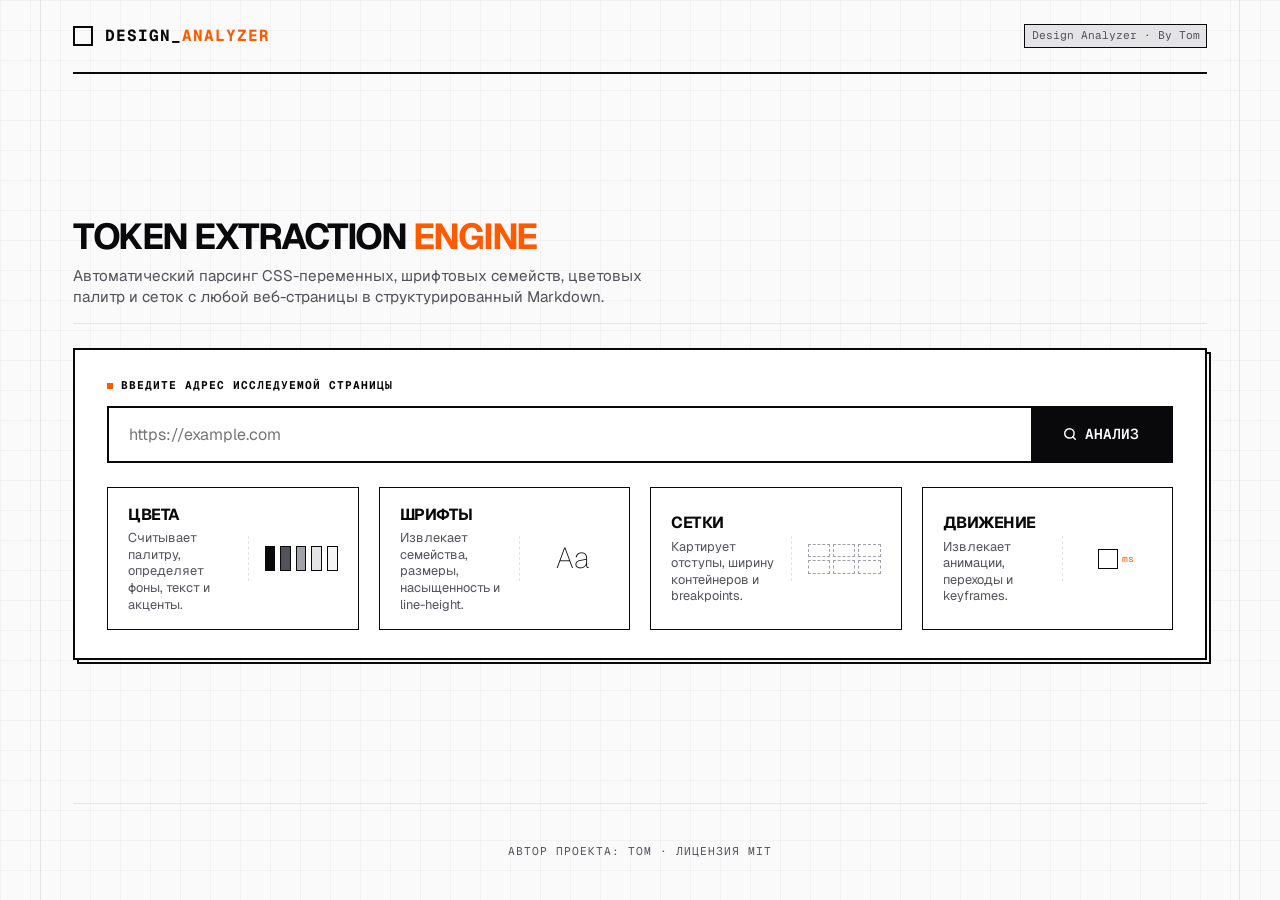
==== commit 316ead31: "Make render-first automatic; remove Deep render toggle - Always render the target in the sandboxed i" ====
--- a/index.html
+++ b/index.html
@@ -261,65 +261,6 @@
             cursor: not-allowed; 
         }
 
-        /* Deep-render toggle — Tom Modern in-system control */
-        .deep-render-toggle {
-            display: flex;
-            align-items: flex-start;
-            gap: 0.6rem;
-            margin-top: 0.85rem;
-            cursor: pointer;
-            user-select: none;
-            font-family: var(--font-mono);
-            font-size: 0.72rem;
-            line-height: 1.5;
-            color: var(--text-secondary);
-            letter-spacing: 0.02em;
-        }
-        .deep-render-toggle input {
-            position: absolute;
-            opacity: 0;
-            width: 0;
-            height: 0;
-        }
-        .deep-render-toggle .drt-box {
-            flex: none;
-            width: 16px;
-            height: 16px;
-            margin-top: 1px;
-            border: 2px solid var(--border-color);
-            background: var(--surface-color);
-            position: relative;
-            transition: background 0.15s ease, border-color 0.15s ease;
-        }
-        .deep-render-toggle input:checked + .drt-box {
-            background: var(--accent-color);
-            border-color: var(--accent-color);
-        }
-        .deep-render-toggle input:checked + .drt-box::after {
-            content: '';
-            position: absolute;
-            left: 4px;
-            top: 0;
-            width: 4px;
-            height: 9px;
-            border: solid #ffffff;
-            border-width: 0 2px 2px 0;
-            transform: rotate(45deg);
-        }
-        .deep-render-toggle input:focus-visible + .drt-box {
-            outline: 2px solid var(--accent-color);
-            outline-offset: 2px;
-        }
-        .deep-render-toggle:hover .drt-box {
-            border-color: var(--accent-color);
-        }
-        .deep-render-toggle .drt-text strong {
-            color: var(--text-primary);
-            font-weight: 700;
-            text-transform: uppercase;
-            letter-spacing: 0.04em;
-        }
-
         /* Compact Bento Grid (Row layout to save height) */
         .features-grid {
             display: grid;
@@ -723,12 +664,6 @@
                         Анализ
                     </button>
                 </div>
-
-                <label class="deep-render-toggle">
-                    <input type="checkbox" id="deepRender">
-                    <span class="drt-box" aria-hidden="true"></span>
-                    <span class="drt-text"><strong>Deep render</strong> — для JS-сайтов (Vue / React / Angular): выполняет скрипты страницы и читает реальные вычисленные стили. Медленнее.</span>
-                </label>
 
                 <!-- Compact Bento grid of features -->
                 <div class="features-grid">
@@ -882,7 +817,8 @@
 
 // Deep render: run the target's JS inside a same-origin <iframe srcdoc> and read real computed
 // styles. Returns { doc, textData } synthesised from getComputedStyle, or null on failure.
-async function renderAndHarvest(targetUrl, shellHtml) {
+async function renderAndHarvest(targetUrl, shellHtml, settleMs) {
+    settleMs = settleMs || 1500;
     let html = shellHtml.replace(/<meta[^>]+http-equiv=["']?content-security-policy["']?[^>]*>/gi, '');
     const baseTag = '<base href="' + targetUrl + '">';
     if (/<head[^>]*>/i.test(html)) html = html.replace(/<head([^>]*)>/i, '<head$1>' + baseTag);
@@ -978,7 +914,7 @@
                 observer = new MutationObserver(() => { clearTimeout(quietTimer); quietTimer = setTimeout(harvest, 700); });
                 observer.observe(idoc.body || idoc.documentElement, { childList: true, subtree: true, attributes: true });
             } catch (e) {}
-            quietTimer = setTimeout(harvest, 1500);
+            quietTimer = setTimeout(harvest, settleMs);
         });
         hardTimer = setTimeout(harvest, 9000);
         try { iframe.srcdoc = html; } catch (e) { return finish(null); }
@@ -1009,12 +945,20 @@
     
     try {
         const html = await fetchWithProxies(url);
-        const deep = !!(document.getElementById('deepRender') && document.getElementById('deepRender').checked);
+        // Render-first (automatic): execute the page in a sandboxed iframe and read REAL computed
+        // styles. Works for both server-rendered and JS-rendered (SPA) sites — no user toggle.
+        // Static regex parse is only the fallback if the frame can't hydrate (hard CSP / CORS).
+        const looksSpa = (() => {
+            try {
+                const d = new DOMParser().parseFromString(html, 'text/html');
+                const bodyEls = d.body ? d.body.querySelectorAll('*').length : 0;
+                const fw = /chunk-vendors|runtime~|webpackjsonp|window\.__nuxt__|__next_data__|data-reactroot|ng-version|vue(?:\.runtime)?(?:\.min)?\.js|react-dom|_next\/static|_nuxt\//i.test(html);
+                return bodyEls < 12 || fw;
+            } catch (e) { return true; }
+        })();
+        try { loaderText.innerText = looksSpa ? 'Рендеринг страницы (выполнение JS)...' : 'Чтение вычисленных стилей...'; } catch (e) {}
         let rendered = null;
-        if (deep) {
-            try { loaderText.innerText = 'Рендеринг страницы (выполнение JS)...'; } catch (e) {}
-            try { rendered = await renderAndHarvest(url, html); } catch (e) { rendered = null; }
-        }
+        try { rendered = await renderAndHarvest(url, html, looksSpa ? 1600 : 500); } catch (e) { rendered = null; }
         if (rendered) {
             currentMarkdown = analyzeData(url, rendered.doc, rendered.textData, { rendered: true });
         } else {
@@ -1030,7 +974,7 @@
                 } catch (e) {}
             }
             const inlineStyles = Array.from(doc.querySelectorAll('style')).map(s => s.textContent).join('\n');
-            currentMarkdown = analyzeData(url, doc, html + "\n" + cssText + "\n" + inlineStyles);
+            currentMarkdown = analyzeData(url, doc, html + "\n" + cssText + "\n" + inlineStyles, { deepFailed: true });
         }
     } catch (error) { 
         currentMarkdown = generateFallbackMarkdown(url, error.message); 
@@ -1407,18 +1351,24 @@
         const isSpa = (bodyEls < 8 && (mount || frameworkBundle)) || bodyEls < 4 || (cssHeavyDomEmpty && maxReach <= 4);
         if (opts.rendered) {
             spaWarning = '> ✅ **Rendered in-browser.** The page\u2019s JavaScript was executed and tokens below were read from real computed styles (`getComputedStyle`), not static CSS text.\n\n';
-        } else if (isSpa) {
-            spaWarning =
-                '> ⚠️ **Client-rendered site detected — results are UNRELIABLE.**\n' +
-                '>\n' +
-                '> The fetched HTML is a near-empty shell (' + bodyEls + ' body element' + (bodyEls === 1 ? '' : 's') + '' +
-                (frameworkBundle ? ', framework bundle present' : '') + (mount ? ', JS mount point found' : '') + '). ' +
-                'This page builds its real DOM and applies its theme colours with JavaScript in the browser, so a ' +
-                'static fetch cannot see them. Colours/typography below are extracted only from whatever static CSS ' +
-                'shipped — they may miss the actual brand palette entirely.\n' +
-                '>\n' +
-                '> **To analyse this site correctly, capture a rendered snapshot** (headless browser + `getComputedStyle`) ' +
-                'and feed that HTML instead.\n\n';
+        } else {
+            const deepNote = opts.deepFailed
+                ? '> ⚠️ **Deep render didn\u2019t hydrate.** The page\u2019s app failed to build its DOM inside the sandbox (its scripts or cross-origin data were blocked), so this fell back to STATIC analysis below.\n>\n'
+                : '';
+            if (isSpa) {
+                spaWarning = deepNote +
+                    '> ⚠️ **Client-rendered site detected — results are UNRELIABLE.**\n' +
+                    '>\n' +
+                    '> The fetched HTML is a near-empty shell (' + bodyEls + ' body element' + (bodyEls === 1 ? '' : 's') + '' +
+                    (frameworkBundle ? ', framework bundle present' : '') + (mount ? ', JS mount point found' : '') + '). ' +
+                    'This page builds its real DOM and applies its theme colours with JavaScript in the browser, so a ' +
+                    'static fetch cannot see them. Colours/typography below are extracted only from whatever static CSS ' +
+                    'shipped — they may miss the actual brand palette entirely.\n' +
+                    '>\n' +
+                    '> **To analyse this site correctly, tick \u201CDeep render\u201D above** (or capture a headless `getComputedStyle` snapshot).\n\n';
+            } else if (opts.deepFailed) {
+                spaWarning = '> ⚠️ **Deep render didn\u2019t hydrate** — fell back to static analysis. Tokens below may be incomplete.\n\n';
+            }
         }
     } catch (e) {}
 
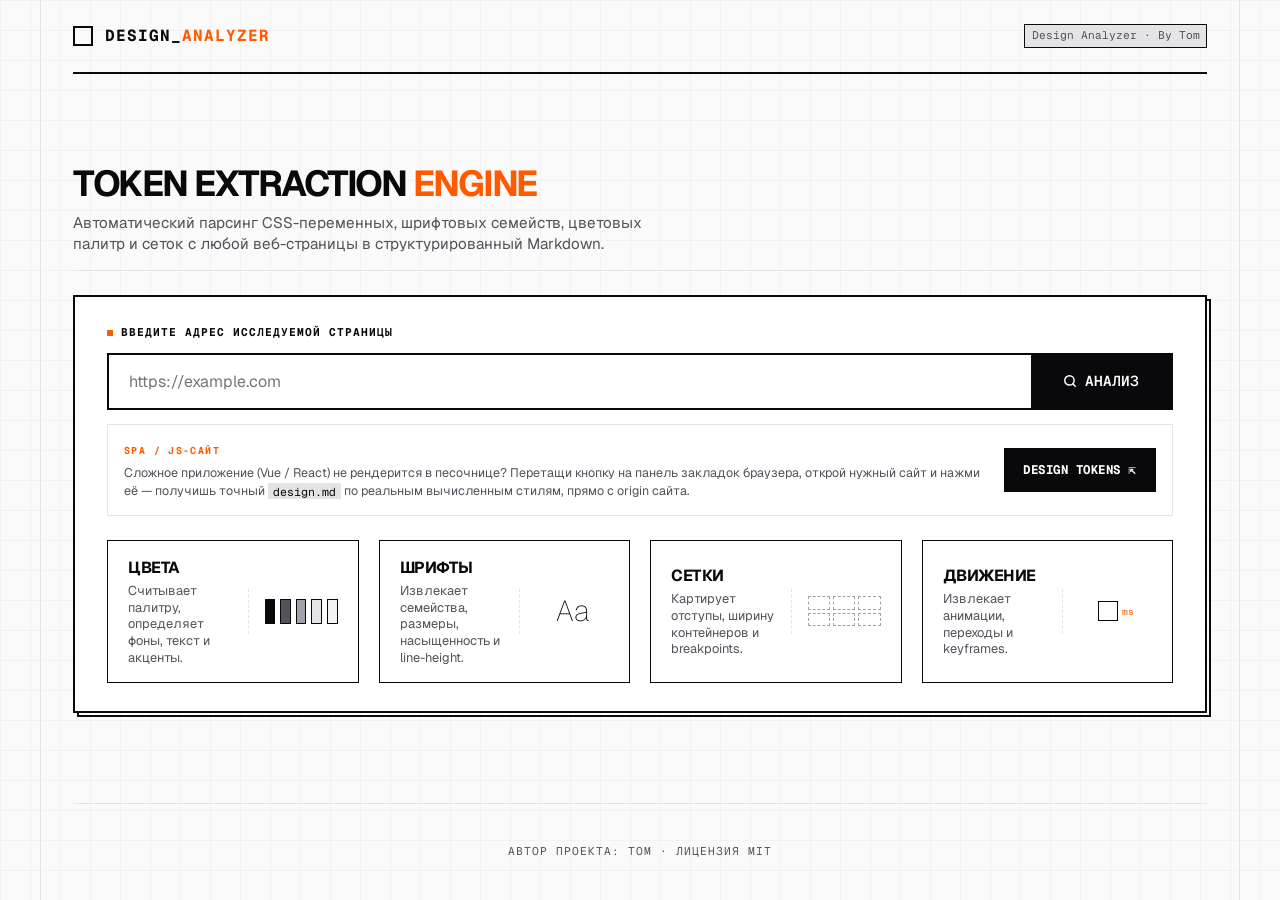
==== commit 98595d45: "Honest partial-render note + bookmarklet for JS SPAs Part 1: when a framework bundle is present but " ====
--- a/index.html
+++ b/index.html
@@ -261,6 +261,58 @@
             cursor: not-allowed; 
         }
 
+        /* Bookmarklet callout — accurate path for JS-rendered SPA sites */
+        .bm-callout {
+            display: flex;
+            align-items: center;
+            justify-content: space-between;
+            gap: 1.25rem;
+            margin-top: 0.85rem;
+            padding: 0.85rem 1rem;
+            border: 1px solid var(--border-muted);
+            background: var(--surface-color);
+        }
+        .bm-callout-body { flex: 1; }
+        .bm-eyebrow {
+            display: inline-block;
+            font-family: var(--font-mono);
+            font-size: 0.62rem;
+            font-weight: 700;
+            letter-spacing: 0.14em;
+            text-transform: uppercase;
+            color: var(--accent-color);
+            margin-bottom: 0.35rem;
+        }
+        .bm-callout-body p {
+            font-size: 0.78rem;
+            line-height: 1.5;
+            color: var(--text-secondary);
+        }
+        .bm-callout-body code {
+            font-family: var(--font-mono);
+            font-size: 0.72rem;
+            background: var(--border-muted);
+            padding: 0.05rem 0.3rem;
+            color: var(--text-primary);
+        }
+        .bm-btn {
+            flex: none;
+            padding: 0.7rem 1.1rem;
+            background-color: var(--border-color);
+            color: #ffffff;
+            font-family: var(--font-mono);
+            font-size: 0.78rem;
+            font-weight: 700;
+            text-transform: uppercase;
+            letter-spacing: 0.04em;
+            text-decoration: none;
+            cursor: grab;
+            border: 2px solid var(--border-color);
+            transition: background-color 0.2s ease;
+            white-space: nowrap;
+        }
+        .bm-btn:hover { background-color: var(--accent-color); border-color: var(--accent-color); }
+
         /* Compact Bento Grid (Row layout to save height) */
         .features-grid {
             display: grid;
@@ -663,6 +715,14 @@
                         <svg width="14" height="14" viewBox="0 0 24 24" fill="none" stroke="currentColor" stroke-width="2.5" stroke-linecap="round" stroke-linejoin="round"><circle cx="11" cy="11" r="8"></circle><line x1="21" y1="21" x2="16.65" y2="16.65"></line></svg>
                         Анализ
                     </button>
+                </div>
+
+                <div class="bm-callout">
+                    <div class="bm-callout-body">
+                        <span class="bm-eyebrow">SPA / JS-сайт</span>
+                        <p>Сложное приложение (Vue / React) не рендерится в песочнице? Перетащи кнопку на панель закладок браузера, открой нужный сайт и нажми её — получишь точный <code>design.md</code> по реальным вычисленным стилям, прямо с origin сайта.</p>
+                    </div>
+                    <a id="bmLink" class="bm-btn" href="javascript:void(0)" draggable="true" onclick="alert('Перетащите эту кнопку на панель закладок браузера. Затем откройте нужный сайт и нажмите закладку.'); return false;">Design Tokens ⇱</a>
                 </div>
 
                 <!-- Compact Bento grid of features -->
@@ -796,23 +856,29 @@
 
 async function fetchWithProxies(targetUrl) {
     const enc = encodeURIComponent(targetUrl);
+    // Only currently-working public CORS proxies. Removed dead ones:
+    //   webcache.googleusercontent.com — Google Cache retired in 2024
+    //   thingproxy.freeboard.io — defunct / persistently down
     const proxies = [
-        { url: 'https://corsproxy.io/?' + enc },
-        { url: 'https://api.allorigins.win/raw?url=' + enc },
-        { url: 'https://api.codetabs.com/v1/proxy?quest=' + enc },
-        { url: 'https://cors.eu.org/?' + enc },
-        { url: 'https://thingproxy.freeboard.io/fetch/' + targetUrl },
-        { url: 'https://webcache.googleusercontent.com/search?q=cache:' + targetUrl }
+        { name: 'corsproxy.io',  url: 'https://corsproxy.io/?' + enc },
+        { name: 'allorigins',    url: 'https://api.allorigins.win/raw?url=' + enc },
+        { name: 'codetabs',      url: 'https://api.codetabs.com/v1/proxy?quest=' + enc },
+        { name: 'cors.eu.org',   url: 'https://cors.eu.org/?' + enc }
     ];
+    let lastErr = 'unknown';
     for (const p of proxies) {
         try {
-            const response = await fetch(p.url, { signal: AbortSignal.timeout(15000) });
-            if (!response.ok) continue;
+            const response = await fetch(p.url, { signal: AbortSignal.timeout(12000) });
+            if (!response.ok) { lastErr = 'HTTP ' + response.status; console.warn('[proxy] ' + p.name + ' → ' + lastErr); continue; }
             const html = await response.text();
             if (html && html.length > 100) return html;
-        } catch (e) {}
-    }
-    throw new Error('All proxies failed');
+            lastErr = 'empty response'; console.warn('[proxy] ' + p.name + ' → empty');
+        } catch (e) {
+            lastErr = (e && e.name === 'TimeoutError') ? 'timeout' : ((e && e.message) || 'network error');
+            console.warn('[proxy] ' + p.name + ' → ' + lastErr);
+        }
+    }
+    throw new Error('Не удалось загрузить страницу: все CORS-прокси недоступны (последняя ошибка: ' + lastErr + '). Возможно, сайт блокирует прокси, недоступен или требует авторизации.');
 }
 
 // Deep render: run the target's JS inside a same-origin <iframe srcdoc> and read real computed
@@ -828,7 +894,10 @@
         const iframe = document.createElement('iframe');
         iframe.setAttribute('sandbox', 'allow-scripts allow-same-origin');
         iframe.setAttribute('referrerpolicy', 'no-referrer');
-        iframe.style.cssText = 'position:absolute;left:-99999px;top:0;width:1366px;height:2200px;border:0;visibility:hidden;';
+        // On-screen but invisible: offscreen / visibility:hidden iframes get their rendering,
+        // rAF and timers throttled, so the target SPA barely hydrates. Keep it in-viewport,
+        // transparent, behind everything, non-interactive — then remove after harvest.
+        iframe.style.cssText = 'position:fixed;left:0;top:0;width:1280px;height:900px;border:0;opacity:0.01;pointer-events:none;z-index:-2147483647;';
         let done = false, hardTimer = null, quietTimer = null, observer = null;
         function finish(result) {
             if (done) return; done = true;
@@ -905,22 +974,109 @@
                 const style = '<style>' + anchor.join('\n') + '\n' + perRules.join('\n') + '\n' + mbg.css + mtx.css + mbd.css + '</style>';
                 const markerHtml = '<div style="display:none">' + mbg.html + mtx.html + mbd.html + '</div>';
                 const outDoc = new DOMParser().parseFromString(renderedHtml + markerHtml + style, 'text/html');
-                finish({ doc: outDoc, textData: renderedHtml + '\n' + style + '\n' + markerHtml });
+                finish({ doc: outDoc, textData: renderedHtml + '\n' + style + '\n' + markerHtml, els: n });
             } catch (e) { finish(null); }
         }
         iframe.addEventListener('load', () => {
             try {
+                const win = iframe.contentWindow;
                 const idoc = iframe.contentDocument;
                 observer = new MutationObserver(() => { clearTimeout(quietTimer); quietTimer = setTimeout(harvest, 700); });
                 observer.observe(idoc.body || idoc.documentElement, { childList: true, subtree: true, attributes: true });
-            } catch (e) {}
-            quietTimer = setTimeout(harvest, settleMs);
+                // Step-scroll through the page to trigger IntersectionObserver / lazy-rendered
+                // sections and lazy images. Each scroll usually mutates the DOM, which resets the
+                // observer's settle timer; after reaching the bottom we return to top and harvest.
+                let y = 0;
+                const stepScroll = () => {
+                    try {
+                        const h = Math.max(
+                            idoc.body ? idoc.body.scrollHeight : 0,
+                            idoc.documentElement ? idoc.documentElement.scrollHeight : 0
+                        );
+                        win.scrollTo(0, y);
+                        y += 1400;
+                        if (y < h && y < 20000) {
+                            setTimeout(stepScroll, 220);
+                        } else {
+                            try { win.scrollTo(0, 0); } catch (e) {}
+                            clearTimeout(quietTimer);
+                            quietTimer = setTimeout(harvest, settleMs);
+                        }
+                    } catch (e) {
+                        clearTimeout(quietTimer);
+                        quietTimer = setTimeout(harvest, settleMs);
+                    }
+                };
+                setTimeout(stepScroll, 300);
+            } catch (e) {
+                quietTimer = setTimeout(harvest, settleMs);
+            }
         });
-        hardTimer = setTimeout(harvest, 9000);
+        hardTimer = setTimeout(harvest, 14000);
         try { iframe.srcdoc = html; } catch (e) { return finish(null); }
         document.body.appendChild(iframe);
     });
 }
+
+// Self-contained token harvester for the bookmarklet. Runs on the TARGET site itself
+// (real origin, full render) and downloads a measured design.md from getComputedStyle.
+// Must stay self-contained (no closure refs) — it is serialised via toString().
+function grabTokens() {
+    var rgbToHex = function (c) {
+        var m = c && c.match(/rgba?\((\d+),\s*(\d+),\s*(\d+)/);
+        if (!m) return null;
+        return '#' + [m[1], m[2], m[3]].map(function (x) { return (+x).toString(16).padStart(2, '0'); }).join('');
+    };
+    var chroma = function (hex) { var n = parseInt(hex.slice(1), 16), r = (n >> 16) & 255, g = (n >> 8) & 255, b = n & 255, mx = Math.max(r, g, b), mn = Math.min(r, g, b); return mx === 0 ? 0 : (mx - mn) / mx; };
+    var bgA = {}, txA = {}, bdA = {}, weights = {}, sizes = {}, radii = {}, shadows = {}, spacing = {};
+    var fontStack = '', els = document.querySelectorAll('body *');
+    for (var i = 0; i < els.length; i++) {
+        var el = els[i], r = el.getBoundingClientRect(), a = Math.max(0, r.width) * Math.max(0, r.height);
+        if (a < 4) continue;
+        var cs = getComputedStyle(el);
+        if (cs.display === 'none' || cs.visibility === 'hidden' || +cs.opacity === 0) continue;
+        if (cs.backgroundColor && cs.backgroundColor !== 'rgba(0, 0, 0, 0)') { var bg = rgbToHex(cs.backgroundColor); if (bg) bgA[bg] = (bgA[bg] || 0) + a; }
+        var hasText = false, cnodes = el.childNodes;
+        for (var j = 0; j < cnodes.length; j++) { if (cnodes[j].nodeType === 3 && cnodes[j].textContent.trim()) { hasText = true; break; } }
+        if (hasText) { var tc = rgbToHex(cs.color); if (tc) txA[tc] = (txA[tc] || 0) + a; }
+        var bw = parseFloat(cs.borderTopWidth) || 0;
+        if (bw > 0) { var bc = rgbToHex(cs.borderTopColor); if (bc) bdA[bc] = (bdA[bc] || 0) + Math.max(r.width, r.height); }
+        var ff = (cs.fontFamily || '').split(',')[0].replace(/["']/g, '').trim(); if (ff && !fontStack) fontStack = cs.fontFamily;
+        var fsz = Math.round(parseFloat(cs.fontSize) || 0);
+        if (fsz) { var key = fsz + '|' + cs.fontWeight; sizes[key] = (sizes[key] || 0) + a; }
+        if (cs.fontWeight) weights[cs.fontWeight] = 1;
+        var br = Math.round(parseFloat(cs.borderTopLeftRadius) || 0); if (br > 0) radii[br] = (radii[br] || 0) + 1;
+        if (cs.boxShadow && cs.boxShadow !== 'none') shadows[cs.boxShadow] = (shadows[cs.boxShadow] || 0) + 1;
+        var pt = Math.round(parseFloat(cs.paddingTop) || 0); if (pt > 0) spacing[pt] = (spacing[pt] || 0) + 1;
+    }
+    var sortA = function (o) { return Object.keys(o).map(function (k) { return [k, o[k]]; }).sort(function (x, y) { return y[1] - x[1]; }); };
+    var bg = sortA(bgA), tx = sortA(txA), bd = sortA(bdA);
+    var canvas = bg.length ? bg[0][0] : '#ffffff';
+    var ink = tx.length ? tx[0][0] : '#000000';
+    var chrom = bg.filter(function (e) { return chroma(e[0]) > 0.15 && e[0] !== canvas; });
+    var primary = chrom.length ? chrom[0][0] : (bg[1] ? bg[1][0] : ink);
+    var md = '---\nname: "' + (document.title || location.hostname).replace(/"/g, "'") + '"\nsource: "' + location.href + '"\ntool: "design-analyzer bookmarklet - real getComputedStyle at origin"\nelements_analyzed: ' + els.length + '\n---\n\n';
+    md += '## Colors (area-weighted, measured)\n';
+    md += '- **Canvas:** `' + canvas + '`\n- **Ink (text):** `' + ink + '`\n- **Primary / brand:** `' + primary + '`\n';
+    chrom.slice(0, 6).forEach(function (e, i2) { md += '- Accent ' + (i2 + 1) + ': `' + e[0] + '`\n'; });
+    md += '\n### Backgrounds by area\n'; bg.slice(0, 10).forEach(function (e) { md += '- `' + e[0] + '` - ' + Math.round(e[1]) + '\n'; });
+    md += '\n### Text colours by area\n'; tx.slice(0, 6).forEach(function (e) { md += '- `' + e[0] + '` - ' + Math.round(e[1]) + '\n'; });
+    if (bd.length) { md += '\n### Border colours\n'; bd.slice(0, 5).forEach(function (e) { md += '- `' + e[0] + '`\n'; }); }
+    md += '\n## Typography\n- Primary stack: `' + fontStack + '`\n- Weights: ' + Object.keys(weights).sort().join(', ') + '\n\n### Sizes by area (px, weight)\n';
+    sortA(sizes).slice(0, 12).forEach(function (e) { md += '- ' + e[0].replace('|', 'px, w') + '\n'; });
+    md += '\n## Radius (by frequency)\n'; sortA(radii).slice(0, 8).forEach(function (e) { md += '- ' + e[0] + 'px x' + e[1] + '\n'; });
+    if (Object.keys(shadows).length) { md += '\n## Shadows\n'; sortA(shadows).slice(0, 6).forEach(function (e) { md += '- `' + e[0] + '`\n'; }); }
+    md += '\n## Spacing (px, by frequency)\n' + sortA(spacing).slice(0, 12).map(function (e) { return e[0] + 'px'; }).join(' - ') + '\n';
+    var blob = new Blob([md], { type: 'text/markdown' });
+    var dl = document.createElement('a'); dl.href = URL.createObjectURL(blob); dl.download = (location.hostname || 'design') + '_design.md';
+    document.body.appendChild(dl); dl.click(); dl.remove();
+}
+
+// Wire the draggable bookmarklet link (encode to survive as a javascript: URL)
+(function () {
+    var bm = document.getElementById('bmLink');
+    if (bm) bm.setAttribute('href', 'javascript:' + encodeURIComponent('(' + grabTokens.toString() + ')();void 0'));
+})();
 
 analyzeBtn.addEventListener('click', async () => {
     let url = urlInput.value.trim();
@@ -960,7 +1116,7 @@
         let rendered = null;
         try { rendered = await renderAndHarvest(url, html, looksSpa ? 1600 : 500); } catch (e) { rendered = null; }
         if (rendered) {
-            currentMarkdown = analyzeData(url, rendered.doc, rendered.textData, { rendered: true });
+            currentMarkdown = analyzeData(url, rendered.doc, rendered.textData, { rendered: true, renderedEls: rendered.els });
         } else {
             const doc = new DOMParser().parseFromString(html, 'text/html');
             const stylesheets = Array.from(doc.querySelectorAll('link[rel="stylesheet"]')).slice(0, 5);
@@ -1350,7 +1506,23 @@
         const cssHeavyDomEmpty = textData.length > 60000 && totalEls < 60; // big CSS bundle, tiny DOM
         const isSpa = (bodyEls < 8 && (mount || frameworkBundle)) || bodyEls < 4 || (cssHeavyDomEmpty && maxReach <= 4);
         if (opts.rendered) {
-            spaWarning = '> ✅ **Rendered in-browser.** The page\u2019s JavaScript was executed and tokens below were read from real computed styles (`getComputedStyle`), not static CSS text.\n\n';
+            const els = typeof opts.renderedEls === 'number' ? opts.renderedEls : null;
+            // A bundled SPA that fails to bootstrap in an off-origin iframe renders only a tiny
+            // shell (~10-20 elements). Detect that and be honest instead of showing a green tick.
+            if (frameworkBundle && els !== null && els < 60) {
+                spaWarning =
+                    '> ⚠️ **The app did NOT fully render in the sandbox — results are PARTIAL.**\n' +
+                    '>\n' +
+                    '> Only ' + els + ' elements hydrated. This is a bundled SPA (Vue / React / etc.) that will not ' +
+                    'bootstrap correctly inside an off-origin iframe (its chunk paths / router break on an ' +
+                    '`about:srcdoc` / `blob:` location), so most of the real page — and its brand colours — never ' +
+                    'appeared. The tokens below reflect only the shell.\n' +
+                    '>\n' +
+                    '> **For an accurate result use the bookmarklet** (see the tool page): open the target site ' +
+                    'directly and click it — it reads real `getComputedStyle` at the site\u2019s own origin.\n\n';
+            } else {
+                spaWarning = '> ✅ **Rendered in-browser.** The page\u2019s JavaScript was executed and tokens below were read from real computed styles (`getComputedStyle`), not static CSS text.' + (els !== null ? ' (' + els + ' elements)' : '') + '\n\n';
+            }
         } else {
             const deepNote = opts.deepFailed
                 ? '> ⚠️ **Deep render didn\u2019t hydrate.** The page\u2019s app failed to build its DOM inside the sandbox (its scripts or cross-origin data were blocked), so this fell back to STATIC analysis below.\n>\n'
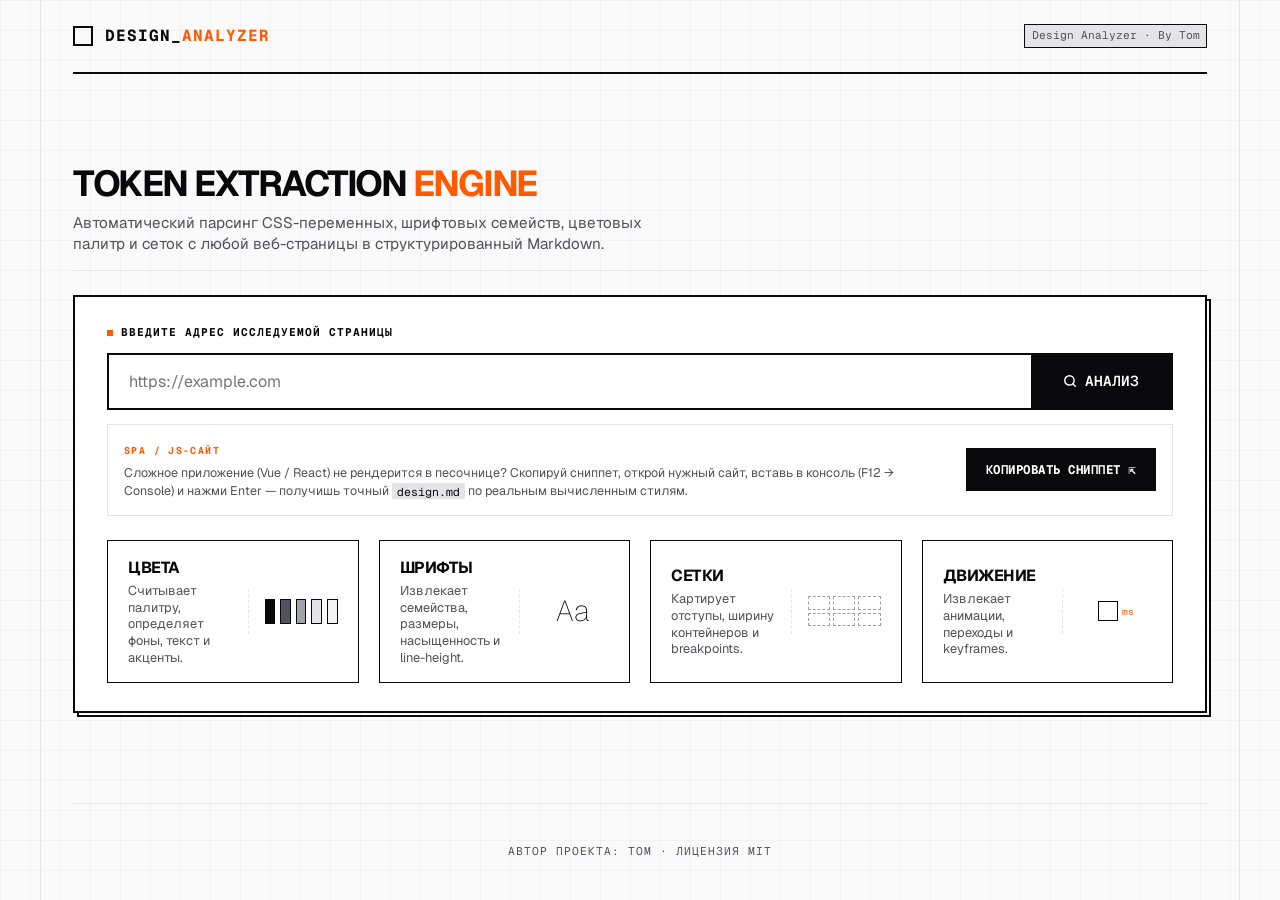
==== commit f3ff8d5d: "bookmarklet: replace drag-to-bookmarks with copy-to-clipboard - Button now copies a self-contained g" ====
--- a/index.html
+++ b/index.html
@@ -305,9 +305,8 @@
             font-weight: 700;
             text-transform: uppercase;
             letter-spacing: 0.04em;
-            text-decoration: none;
-            cursor: grab;
             border: 2px solid var(--border-color);
+            cursor: pointer;
             transition: background-color 0.2s ease;
             white-space: nowrap;
         }
@@ -720,9 +719,9 @@
                 <div class="bm-callout">
                     <div class="bm-callout-body">
                         <span class="bm-eyebrow">SPA / JS-сайт</span>
-                        <p>Сложное приложение (Vue / React) не рендерится в песочнице? Перетащи кнопку на панель закладок браузера, открой нужный сайт и нажми её — получишь точный <code>design.md</code> по реальным вычисленным стилям, прямо с origin сайта.</p>
+                        <p>Сложное приложение (Vue / React) не рендерится в песочнице? Скопируй сниппет, открой нужный сайт, вставь в консоль (F12 → Console) и нажми Enter — получишь точный <code>design.md</code> по реальным вычисленным стилям.</p>
                     </div>
-                    <a id="bmLink" class="bm-btn" href="javascript:void(0)" draggable="true" onclick="alert('Перетащите эту кнопку на панель закладок браузера. Затем откройте нужный сайт и нажмите закладку.'); return false;">Design Tokens ⇱</a>
+                    <button id="bmCopyBtn" class="bm-btn">Копировать сниппет ⇱</button>
                 </div>
 
                 <!-- Compact Bento grid of features -->
@@ -1072,10 +1071,21 @@
     document.body.appendChild(dl); dl.click(); dl.remove();
 }
 
-// Wire the draggable bookmarklet link (encode to survive as a javascript: URL)
+// Wire the "Copy snippet" button — paste into target site's console
 (function () {
-    var bm = document.getElementById('bmLink');
-    if (bm) bm.setAttribute('href', 'javascript:' + encodeURIComponent('(' + grabTokens.toString() + ')();void 0'));
+    var bm = document.getElementById('bmCopyBtn');
+    if (bm) {
+        bm.addEventListener('click', function () {
+            var snippet = '(' + grabTokens.toString() + ')();void 0;';
+            navigator.clipboard.writeText(snippet).then(function () {
+                bm.textContent = 'Скопировано!';
+                bm.style.background = 'var(--accent-color)';
+                setTimeout(function () { bm.textContent = 'Копировать сниппет ⇱'; bm.style.background = ''; }, 2000);
+            }).catch(function () {
+                alert('Не удалось скопировать. Попробуйте вручную.');
+            });
+        });
+    }
 })();
 
 analyzeBtn.addEventListener('click', async () => {
@@ -1218,10 +1228,17 @@
 
 function extractCSSVars(textData) {
     const vars = {};
-    const rootBlockRegex = /:root\s*\{([^}]+)\}/gi;
-    let match;
-    while ((match = rootBlockRegex.exec(textData)) !== null) {
-        const body = match[1];
+    const rootRe = /:root\s*\{/gi;
+    let m;
+    while ((m = rootRe.exec(textData)) !== null) {
+        let depth = 1, pos = m.index + m[0].length;
+        while (pos < textData.length && depth > 0) {
+            if (textData[pos] === '{') depth++;
+            else if (textData[pos] === '}') depth--;
+            pos++;
+        }
+        // body between { and matched }
+        const body = textData.slice(m.index + m[0].length - 1, pos - 1);
         const varRegex = /--([\w-]+)\s*:\s*([^;]+);/g;
         let vm;
         while ((vm = varRegex.exec(body)) !== null) {
@@ -2374,15 +2391,6 @@
         md += '| `{rounded.' + r.token + '}` | ' + r.px + 'px | ' + use + ' |\n';
     });
     md += '\n';
-    md += '### Photography Geometry\n\n';
-    if (imgs.length > 0) {
-        md += 'Product photography uses ' + (topRadii.find(([px]) => px >= 8) ? '`{rounded.' + cardRoundedToken + '}` frames' : 'sharp rectangular frames') + ' at every breakpoint. ';
-        md += 'Hero photography fills ' + (topWidths.length > 0 ? 'the full content width (~' + topWidths[0][0] + 'px)' : 'the full viewport width') + '. ';
-        md += 'Thumbnail grids use 1:1 square crops; hero and feature images use 16:9 or 21:9 widescreen ratios.\n\n';
-    } else {
-        md += 'Photography frames use `' + (topRadii.length > 0 ? '{rounded.' + radiusToken(topRadii[0][0]) + '}' : '{rounded.none}') + '` rounding. ';
-        md += 'No circular avatar masks detected — all image containers use rectilinear or softly-rounded geometry.\n\n';
-    }
 
     // -- Components --
     md += '## Components\n\n';
@@ -2502,65 +2510,8 @@
         }
     }
 
-    // -- Do's and Don'ts --
-    md += "## Do's and Don'ts\n\n";
-    md += '### Do\n';
-    md += '- Use `{colors.' + (primaryHex ? 'primary' : 'canvas') + '}` for primary CTAs, links, and interactive highlights — keep it reserved\n';
-    md += '- Set display headlines in `' + (mainFont || 'system font') + '` at weight ' + (allWeights.length > 0 ? allWeights[allWeights.length - 1] : 700) + ' with tight line-height\n';
-    md += '- Keep body copy at weight ' + (allWeights.length > 0 ? allWeights[0] : 400) + ' — the contrast between heavy display and light body is the typographic signature\n';
-    if (topRadii.length > 0 && topRadii[0][0] > 0) md += '- Use `{rounded.' + radiusToken(topRadii[0][0]) + '}` for cards and containers; keep buttons at `{rounded.' + radiusToken(Math.min(topRadii[0][0], 6)) + '}` or sharper\n';
-    else md += '- Use `{rounded.none}` (0px) by default — the sharp rectangular silhouette IS the brand\n';
-    md += '- Align spacing to `{spacing.section}` between major bands for grid-aligned vertical rhythm\n';
-    md += '- Frame product photography inside `{rounded.' + cardRoundedToken + '}` containers; never use full-bleed circular masks\n';
-    md += '- Use `{typography.button}` for all button labels — uppercase with letter-spacing for that "machined" feel\n';
-    md += '- Pair white `{colors.canvas}` body bands with `{colors.surface-card}` alternating bands; let the surface contrast do the breathing\n';
-    md += '\n### Don\'t\n';
-    md += '- Don\'t introduce accent colors outside the detected palette — the system is closed by design\n';
-    if (allWeights.length > 0 && allWeights[0] < 400) md += '- Don\'t bold body type — body stays at weight ' + allWeights[0] + '\n';
-    md += '- Don\'t add soft drop-shadows or atmospheric gradients where the brand uses hard borders and flat fills\n';
-    md += '- Don\'t round buttons above `{rounded.' + radiusToken(topRadii.length > 0 ? Math.min(topRadii[0][0], 6) : 4) + '}` — a soft button reads as a different brand\n';
-    md += '- Don\'t drop ink text opacity to create hierarchy — switch surface or shift to `{colors.muted}` instead\n';
-    md += '- Don\'t use decorative elements as inline noise; reserve them for hero bands and full-page banners\n';
-    md += '\n';
-
-    // -- Responsive --
-    md += '## Responsive Behavior\n\n';
-    md += '### Breakpoints\n| Name | Width | Key Changes |\n|---|---|---|\n';
-    if (bps.length >= 3) {
-        md += '| Mobile | < ' + bps[0] + 'px | Single column, hamburger nav |\n';
-        md += '| Tablet | ' + bps[0] + '–' + bps[1] + 'px | 2-3 column grid |\n';
-        md += '| Desktop | > ' + bps[1] + 'px | Full layout, max-width ' + (topWidths[0] ? topWidths[0][0] : '1440px') + ' |\n';
-    } else {
-        md += '| Mobile | < 768px | Single column, hamburger menu |\n';
-        md += '| Tablet | 768–1024px | 2-3 column grid |\n';
-        md += '| Desktop | > 1024px | Full layout, max-width ' + (topWidths[0] ? topWidths[0][0] : '1440px') + ' |\n';
-    }
-    md += '\n### Touch Targets\n44×44px minimum.\n';
-    md += '\n### Collapsing Strategy\n';
-    if (navEl) md += '- **Top nav**: collapses to hamburger below ' + (bps[0] || '768') + 'px\n';
-    if (forms.length > 0) md += '- **Forms**: single-column stack on mobile\n';
-    if (imgs.length > 0) md += '- **Images**: responsive scaling with aspect ratio preservation\n';
-    if (sliders.length > 0) md += '- **Carousels**: touch-swipe on mobile, arrows on desktop\n';
-    md += '- **Grid**: columns reduce across breakpoints\n';
-    md += '- **Typography**: type scale compresses at mobile breakpoints\n';
-    md += '\n### Image Behavior\n';
-    if (imgs.length > 0) {
-        md += '- Hero photography uses ' + (topRadii.length > 0 ? '`{rounded.' + radiusToken(topRadii[0][0]) + '}` frames' : 'sharp rectangular frames') + ' at every breakpoint\n';
-        md += '- Product thumbnails maintain 1:1 aspect ratio\n';
-        md += '- Lifestyle and feature photography uses 16:9 widescreen with horizontal cropping on mobile\n';
-    } else {
-        md += '- No product photography detected on the analyzed page\n';
-    }
-    md += '\n';
-
-    // -- Iteration Guide --
-    md += '## Iteration Guide\n\n';
-    md += '1. Focus on **ONE component** at a time — reference its YAML key (`{component.' + (btns.length > 0 ? 'button-primary' : 'text-input') + '}`)\n';
-    md += '2. Use **token references** everywhere (`{colors.primary}`, `{typography.display-xl}`, `{rounded.xl}`) — never inline hex\n';
-    md += '3. New components default to `{rounded.' + (topRadii.length > 0 ? radiusToken(topRadii[0][0]) : 'none') + '}` — only deviate for circular icons\n';
-    md += '4. Add new variants as separate component entries (`-pressed`, `-disabled`) — never bury state inside prose\n';
-    md += '5. Keep `{colors.primary}` scarce — at most two accent elements per viewport\n';
-    md += '\n';
+    // -- Do's / Don'ts, Photography Geometry, Responsive, Iteration Guide removed:
+    //    they were hardcoded prescriptive filler, not measured from the analysed page. --
 
     // -- Known Gaps --
     md += '## Known Gaps\n\n';
